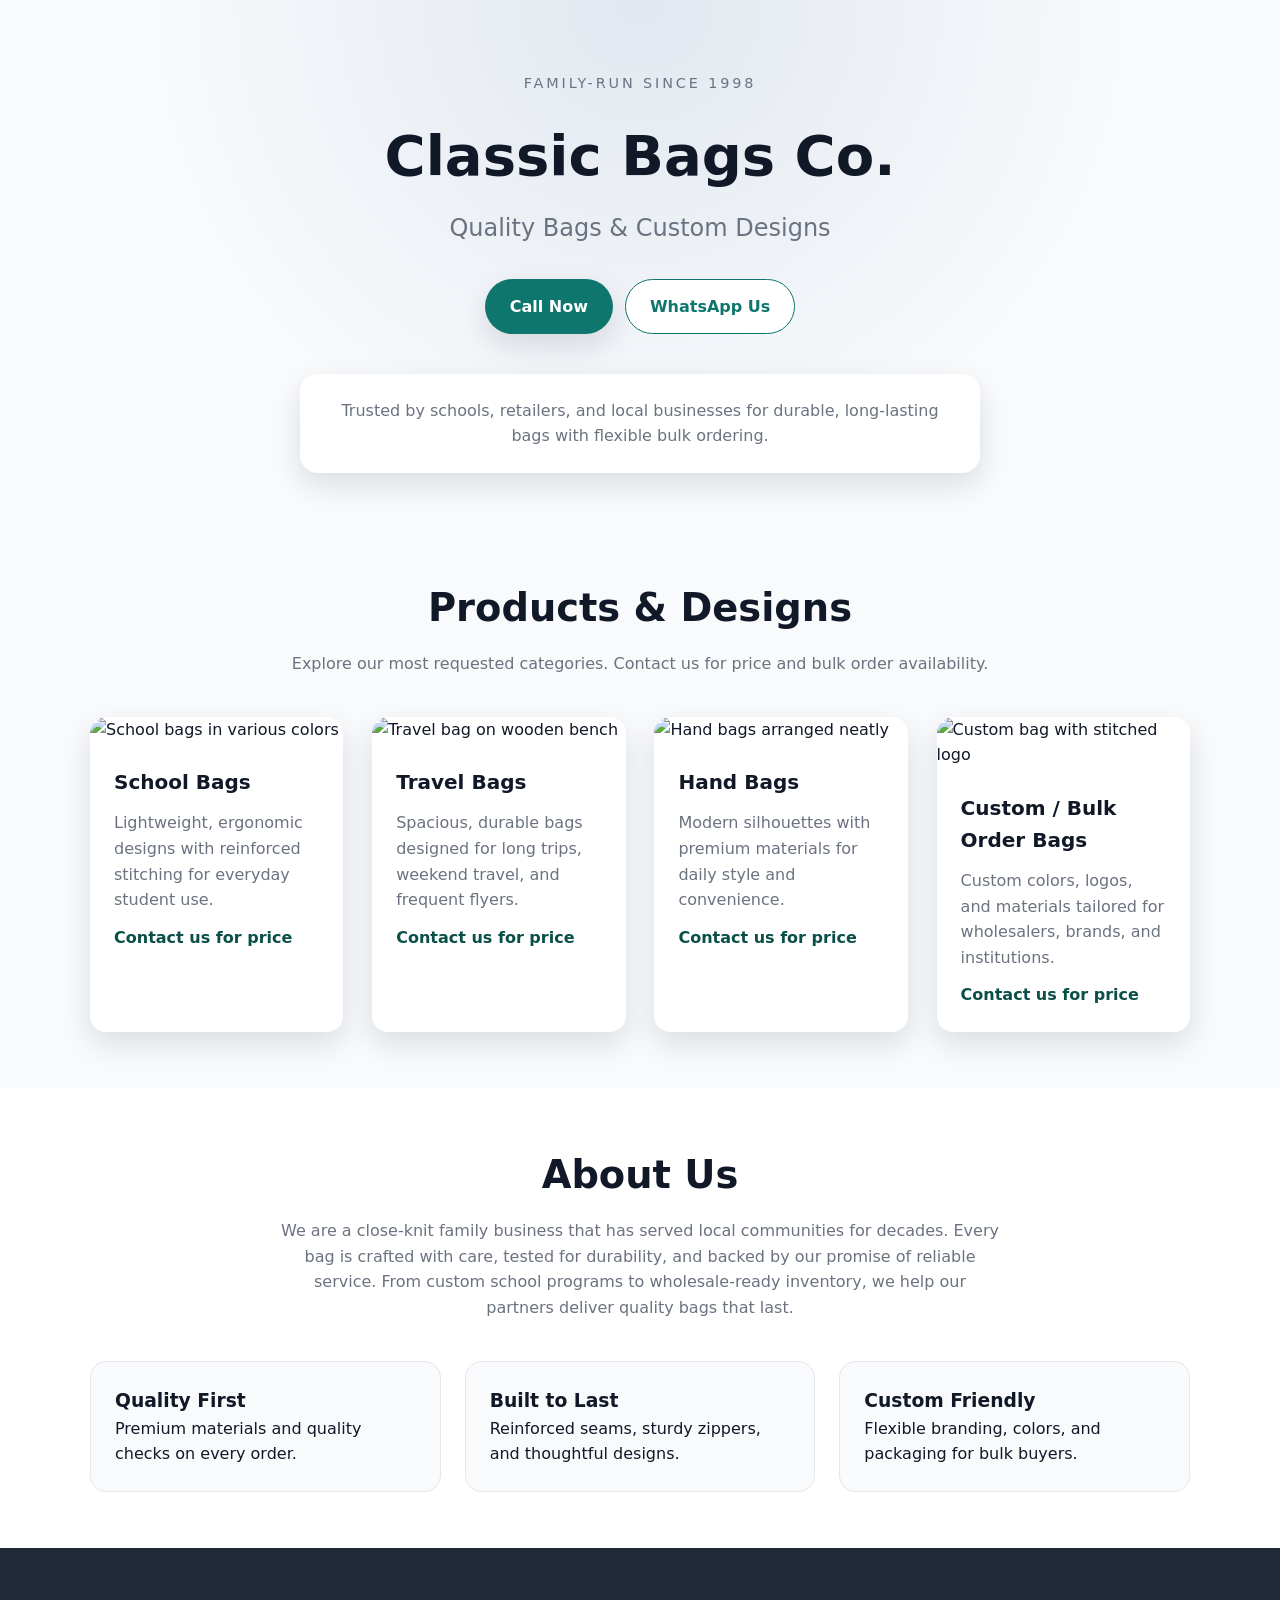
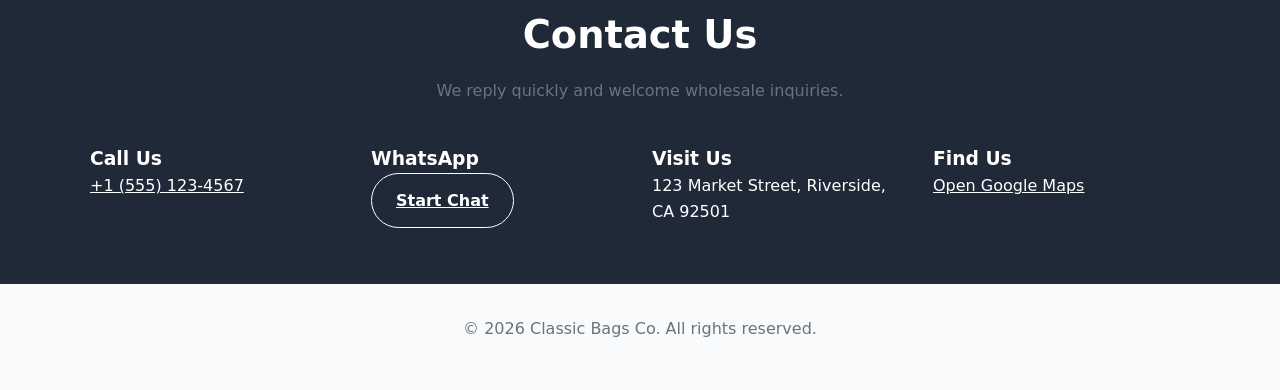
==== index.html @ 01e57aba "Add static portfolio landing page" ====
<!doctype html>
<html lang="en">
  <head>
    <meta charset="utf-8" />
    <meta name="viewport" content="width=device-width, initial-scale=1" />
    <meta
      name="description"
      content="Family-run bag business offering quality bags and custom designs for schools, travel, and wholesale orders."
    />
    <meta name="theme-color" content="#1f2937" />
    <title>Classic Bags Co. | Quality Bags & Custom Designs</title>
    <link rel="stylesheet" href="styles.css" />
  </head>
  <body>
    <header class="hero" id="top">
      <div class="container">
        <p class="eyebrow">Family-Run Since 1998</p>
        <h1>Classic Bags Co.</h1>
        <p class="tagline">Quality Bags &amp; Custom Designs</p>
        <div class="cta-group">
          <a class="btn primary" href="tel:+15551234567">Call Now</a>
          <a
            class="btn secondary"
            href="https://wa.me/15551234567"
            target="_blank"
            rel="noreferrer"
            >WhatsApp Us</a
          >
        </div>
        <div class="hero-card">
          <p>
            Trusted by schools, retailers, and local businesses for durable,
            long-lasting bags with flexible bulk ordering.
          </p>
        </div>
      </div>
    </header>

    <main>
      <section class="section" id="products">
        <div class="container">
          <div class="section-heading">
            <h2>Products &amp; Designs</h2>
            <p>
              Explore our most requested categories. Contact us for price and
              bulk order availability.
            </p>
          </div>

          <div class="grid">
            <article class="card">
              <img
                src="https://images.unsplash.com/photo-1521572163474-6864f9cf17ab?auto=format&fit=crop&w=800&q=60"
                alt="School bags in various colors"
                loading="lazy"
              />
              <div class="card-body">
                <h3>School Bags</h3>
                <p>
                  Lightweight, ergonomic designs with reinforced stitching for
                  everyday student use.
                </p>
                <span class="note">Contact us for price</span>
              </div>
            </article>

            <article class="card">
              <img
                src="https://images.unsplash.com/photo-1524504388940-b1c1722653e1?auto=format&fit=crop&w=800&q=60"
                alt="Travel bag on wooden bench"
                loading="lazy"
              />
              <div class="card-body">
                <h3>Travel Bags</h3>
                <p>
                  Spacious, durable bags designed for long trips, weekend travel,
                  and frequent flyers.
                </p>
                <span class="note">Contact us for price</span>
              </div>
            </article>

            <article class="card">
              <img
                src="https://images.unsplash.com/photo-1483985988355-763728e1935b?auto=format&fit=crop&w=800&q=60"
                alt="Hand bags arranged neatly"
                loading="lazy"
              />
              <div class="card-body">
                <h3>Hand Bags</h3>
                <p>
                  Modern silhouettes with premium materials for daily style and
                  convenience.
                </p>
                <span class="note">Contact us for price</span>
              </div>
            </article>

            <article class="card">
              <img
                src="https://images.unsplash.com/photo-1450297350677-623de575f31c?auto=format&fit=crop&w=800&q=60"
                alt="Custom bag with stitched logo"
                loading="lazy"
              />
              <div class="card-body">
                <h3>Custom / Bulk Order Bags</h3>
                <p>
                  Custom colors, logos, and materials tailored for wholesalers,
                  brands, and institutions.
                </p>
                <span class="note">Contact us for price</span>
              </div>
            </article>
          </div>
        </div>
      </section>

      <section class="section about" id="about">
        <div class="container">
          <div class="section-heading">
            <h2>About Us</h2>
            <p>
              We are a close-knit family business that has served local
              communities for decades. Every bag is crafted with care, tested
              for durability, and backed by our promise of reliable service.
              From custom school programs to wholesale-ready inventory, we help
              our partners deliver quality bags that last.
            </p>
          </div>
          <div class="highlights">
            <div>
              <h3>Quality First</h3>
              <p>Premium materials and quality checks on every order.</p>
            </div>
            <div>
              <h3>Built to Last</h3>
              <p>Reinforced seams, sturdy zippers, and thoughtful designs.</p>
            </div>
            <div>
              <h3>Custom Friendly</h3>
              <p>Flexible branding, colors, and packaging for bulk buyers.</p>
            </div>
          </div>
        </div>
      </section>

      <section class="section contact" id="contact">
        <div class="container">
          <div class="section-heading">
            <h2>Contact Us</h2>
            <p>We reply quickly and welcome wholesale inquiries.</p>
          </div>
          <div class="contact-grid">
            <div>
              <h3>Call Us</h3>
              <p>
                <a href="tel:+15551234567">+1 (555) 123-4567</a>
              </p>
            </div>
            <div>
              <h3>WhatsApp</h3>
              <p>
                <a
                  class="btn secondary"
                  href="https://wa.me/15551234567"
                  target="_blank"
                  rel="noreferrer"
                  >Start Chat</a
                >
              </p>
            </div>
            <div>
              <h3>Visit Us</h3>
              <p>123 Market Street, Riverside, CA 92501</p>
            </div>
            <div>
              <h3>Find Us</h3>
              <p>
                <a
                  href="https://maps.google.com/?q=123+Market+Street,+Riverside,+CA+92501"
                  target="_blank"
                  rel="noreferrer"
                  >Open Google Maps</a
                >
              </p>
            </div>
          </div>
        </div>
      </section>
    </main>

    <footer class="footer">
      <div class="container">
        <p>© <span id="year"></span> Classic Bags Co. All rights reserved.</p>
      </div>
    </footer>

    <script>
      // Minimal JS: keep the footer year current.
      document.getElementById("year").textContent = new Date().getFullYear();
    </script>
  </body>
</html>
---- styles.css ----
/*
  Classic Bags Co. - Single Page Portfolio
  Mobile-first, clean typography, and trust-building visuals.
*/

:root {
  --bg: #f8fafc;
  --card: #ffffff;
  --text: #111827;
  --muted: #6b7280;
  --accent: #1f2937;
  --accent-soft: #e5e7eb;
  --primary: #0f766e;
  --primary-dark: #0b4f49;
  --shadow: 0 12px 30px rgba(15, 23, 42, 0.12);
}

* {
  box-sizing: border-box;
  margin: 0;
  padding: 0;
}

body {
  font-family: "Inter", "Segoe UI", system-ui, sans-serif;
  color: var(--text);
  background: var(--bg);
  line-height: 1.6;
}

img {
  display: block;
  width: 100%;
  height: auto;
  border-radius: 16px 16px 0 0;
}

a {
  color: inherit;
  text-decoration: none;
}

.container {
  width: min(1100px, 92%);
  margin: 0 auto;
}

.hero {
  background: radial-gradient(circle at top, #e2e8f0 0%, #f8fafc 60%);
  padding: 4.5rem 0 3rem;
  text-align: center;
}

.eyebrow {
  font-size: 0.9rem;
  text-transform: uppercase;
  letter-spacing: 0.2em;
  color: var(--muted);
  margin-bottom: 1rem;
}

.hero h1 {
  font-size: clamp(2.4rem, 5vw, 3.5rem);
  font-weight: 700;
  margin-bottom: 0.5rem;
}

.tagline {
  font-size: clamp(1.1rem, 2.4vw, 1.5rem);
  color: var(--muted);
  margin-bottom: 2rem;
}

.cta-group {
  display: flex;
  flex-direction: column;
  gap: 0.75rem;
  justify-content: center;
  margin-bottom: 2.5rem;
}

.btn {
  display: inline-flex;
  align-items: center;
  justify-content: center;
  padding: 0.85rem 1.5rem;
  border-radius: 999px;
  font-weight: 600;
  transition: transform 0.2s ease, box-shadow 0.2s ease;
  border: 1px solid transparent;
}

.btn.primary {
  background: var(--primary);
  color: #fff;
  box-shadow: var(--shadow);
}

.btn.secondary {
  background: #fff;
  color: var(--primary);
  border-color: var(--primary);
}

.btn:hover {
  transform: translateY(-2px);
}

.hero-card {
  background: #fff;
  border-radius: 18px;
  padding: 1.5rem;
  box-shadow: var(--shadow);
  margin: 0 auto;
  max-width: 680px;
  color: var(--muted);
}

.section {
  padding: 3.5rem 0;
}

.section-heading {
  text-align: center;
  margin-bottom: 2.5rem;
}

.section-heading h2 {
  font-size: clamp(1.8rem, 3vw, 2.6rem);
  margin-bottom: 0.8rem;
}

.section-heading p {
  color: var(--muted);
  max-width: 720px;
  margin: 0 auto;
}

.grid {
  display: grid;
  gap: 1.8rem;
}

.card {
  background: var(--card);
  border-radius: 16px;
  overflow: hidden;
  box-shadow: var(--shadow);
  display: flex;
  flex-direction: column;
}

.card-body {
  padding: 1.5rem;
  display: flex;
  flex-direction: column;
  gap: 0.75rem;
}

.card-body h3 {
  font-size: 1.25rem;
}

.card-body p {
  color: var(--muted);
}

.note {
  font-weight: 600;
  color: var(--primary-dark);
}

.about {
  background: #fff;
}

.highlights {
  display: grid;
  gap: 1.5rem;
  margin-top: 2.5rem;
}

.highlights div {
  background: var(--bg);
  border-radius: 16px;
  padding: 1.5rem;
  border: 1px solid var(--accent-soft);
}

.contact {
  background: var(--accent);
  color: #fff;
}

.contact a {
  color: #fff;
  text-decoration: underline;
}

.contact .btn.secondary {
  color: #fff;
  border-color: #fff;
  background: transparent;
}

.contact-grid {
  display: grid;
  gap: 1.5rem;
  text-align: center;
}

.footer {
  padding: 2rem 0 3rem;
  text-align: center;
  color: var(--muted);
}

@media (min-width: 768px) {
  .cta-group {
    flex-direction: row;
  }

  .grid {
    grid-template-columns: repeat(2, 1fr);
  }

  .highlights {
    grid-template-columns: repeat(3, 1fr);
  }

  .contact-grid {
    grid-template-columns: repeat(4, 1fr);
    text-align: left;
  }
}

@media (min-width: 1024px) {
  .grid {
    grid-template-columns: repeat(4, 1fr);
  }
}
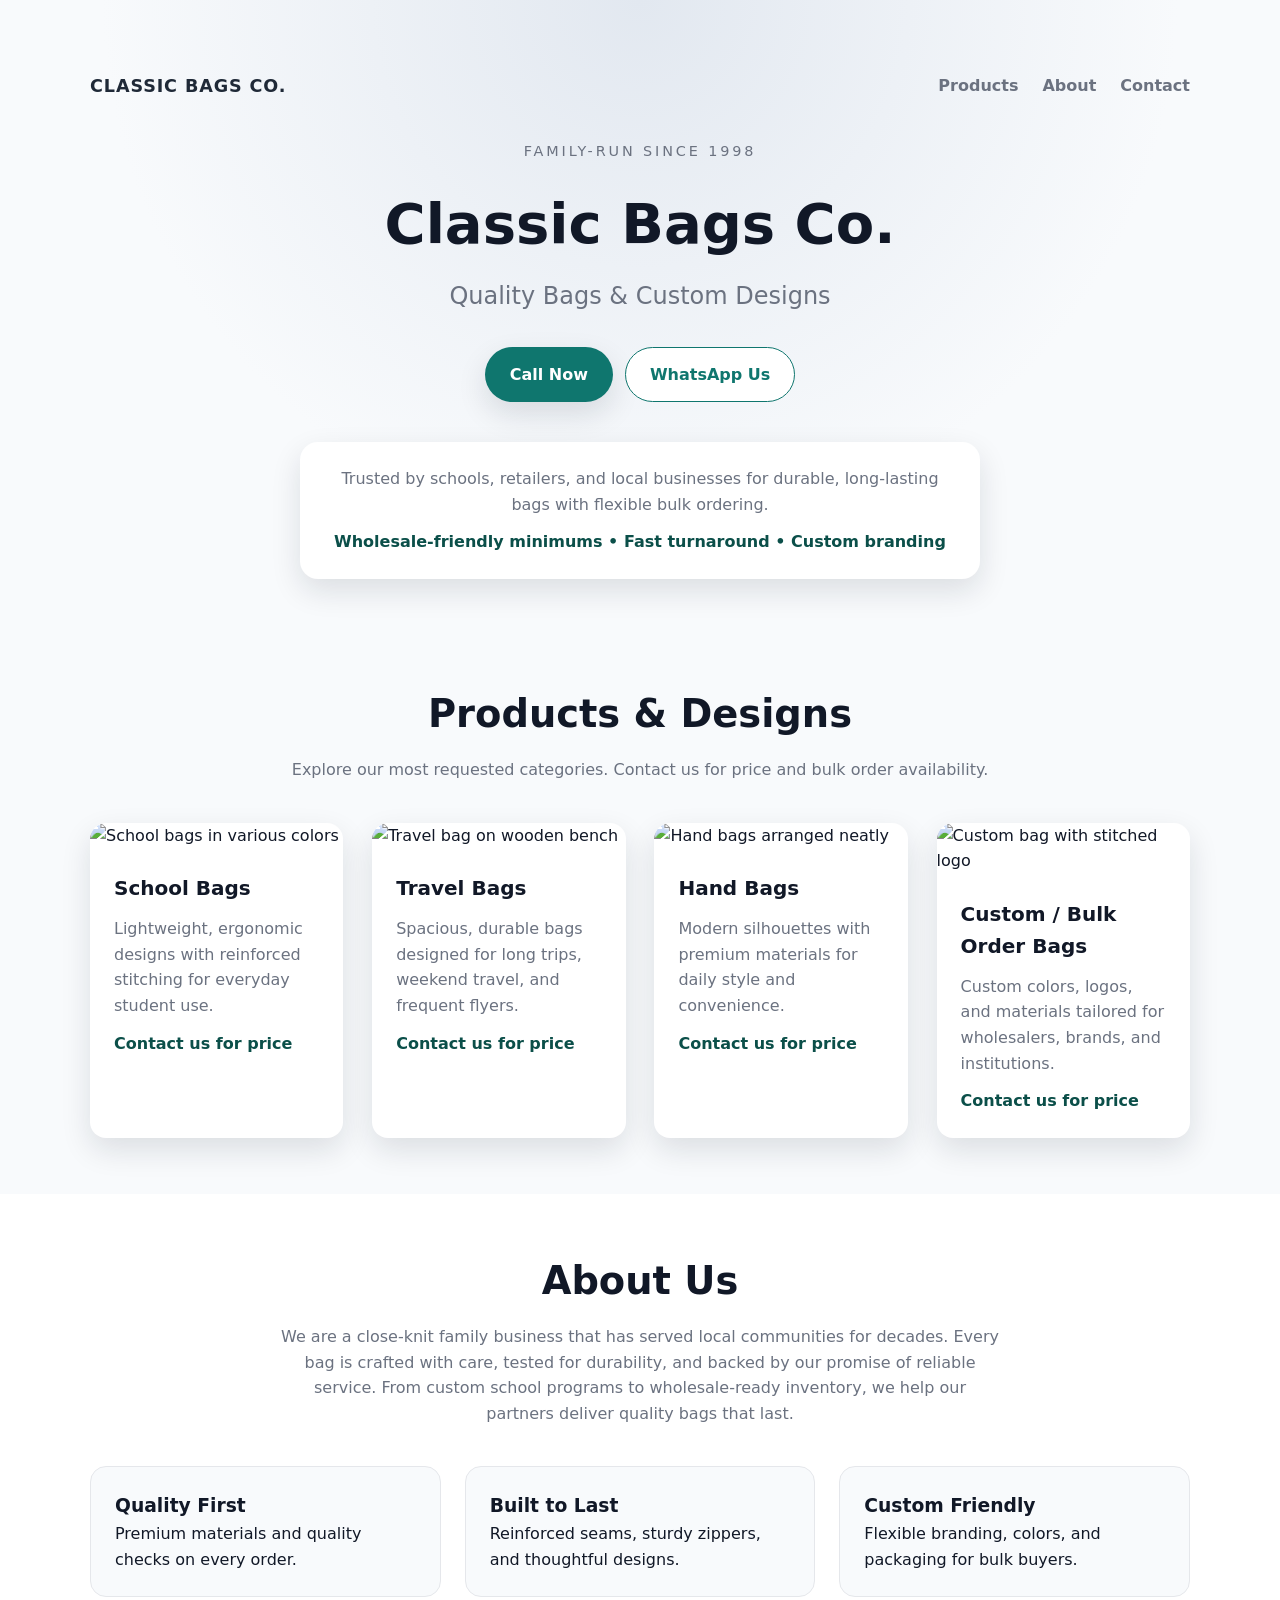
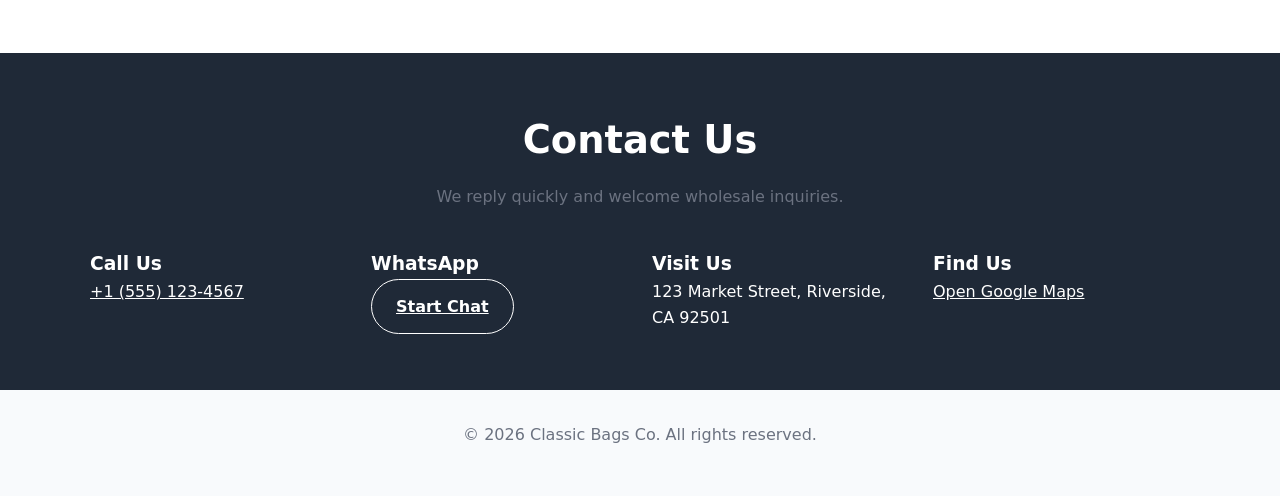
==== commit 835d4106: "Enhance layout and add deploy guide" ====
--- a/index.html
+++ b/index.html
@@ -8,12 +8,24 @@
       content="Family-run bag business offering quality bags and custom designs for schools, travel, and wholesale orders."
     />
     <meta name="theme-color" content="#1f2937" />
+    <meta
+      name="keywords"
+      content="bags, custom bags, school bags, travel bags, wholesale bags, family business"
+    />
     <title>Classic Bags Co. | Quality Bags & Custom Designs</title>
     <link rel="stylesheet" href="styles.css" />
   </head>
   <body>
     <header class="hero" id="top">
       <div class="container">
+        <nav class="nav" aria-label="Primary">
+          <a class="logo" href="#top">Classic Bags Co.</a>
+          <div class="nav-links">
+            <a href="#products">Products</a>
+            <a href="#about">About</a>
+            <a href="#contact">Contact</a>
+          </div>
+        </nav>
         <p class="eyebrow">Family-Run Since 1998</p>
         <h1>Classic Bags Co.</h1>
         <p class="tagline">Quality Bags &amp; Custom Designs</p>
@@ -32,6 +44,9 @@
             Trusted by schools, retailers, and local businesses for durable,
             long-lasting bags with flexible bulk ordering.
           </p>
+          <p class="hero-note">
+            Wholesale-friendly minimums • Fast turnaround • Custom branding
+          </p>
         </div>
       </div>
     </header>
--- a/styles.css
+++ b/styles.css
@@ -51,6 +51,30 @@
   text-align: center;
 }
 
+.nav {
+  display: flex;
+  flex-direction: column;
+  gap: 1rem;
+  align-items: center;
+  justify-content: space-between;
+  margin-bottom: 2.5rem;
+}
+
+.logo {
+  font-size: 1.1rem;
+  font-weight: 700;
+  color: var(--accent);
+  letter-spacing: 0.05em;
+  text-transform: uppercase;
+}
+
+.nav-links {
+  display: flex;
+  gap: 1.5rem;
+  font-weight: 600;
+  color: var(--muted);
+}
+
 .eyebrow {
   font-size: 0.9rem;
   text-transform: uppercase;
@@ -116,6 +140,12 @@
   color: var(--muted);
 }
 
+.hero-note {
+  margin-top: 0.75rem;
+  font-weight: 600;
+  color: var(--primary-dark);
+}
+
 .section {
   padding: 3.5rem 0;
 }
@@ -216,6 +246,10 @@
 }
 
 @media (min-width: 768px) {
+  .nav {
+    flex-direction: row;
+  }
+
   .cta-group {
     flex-direction: row;
   }
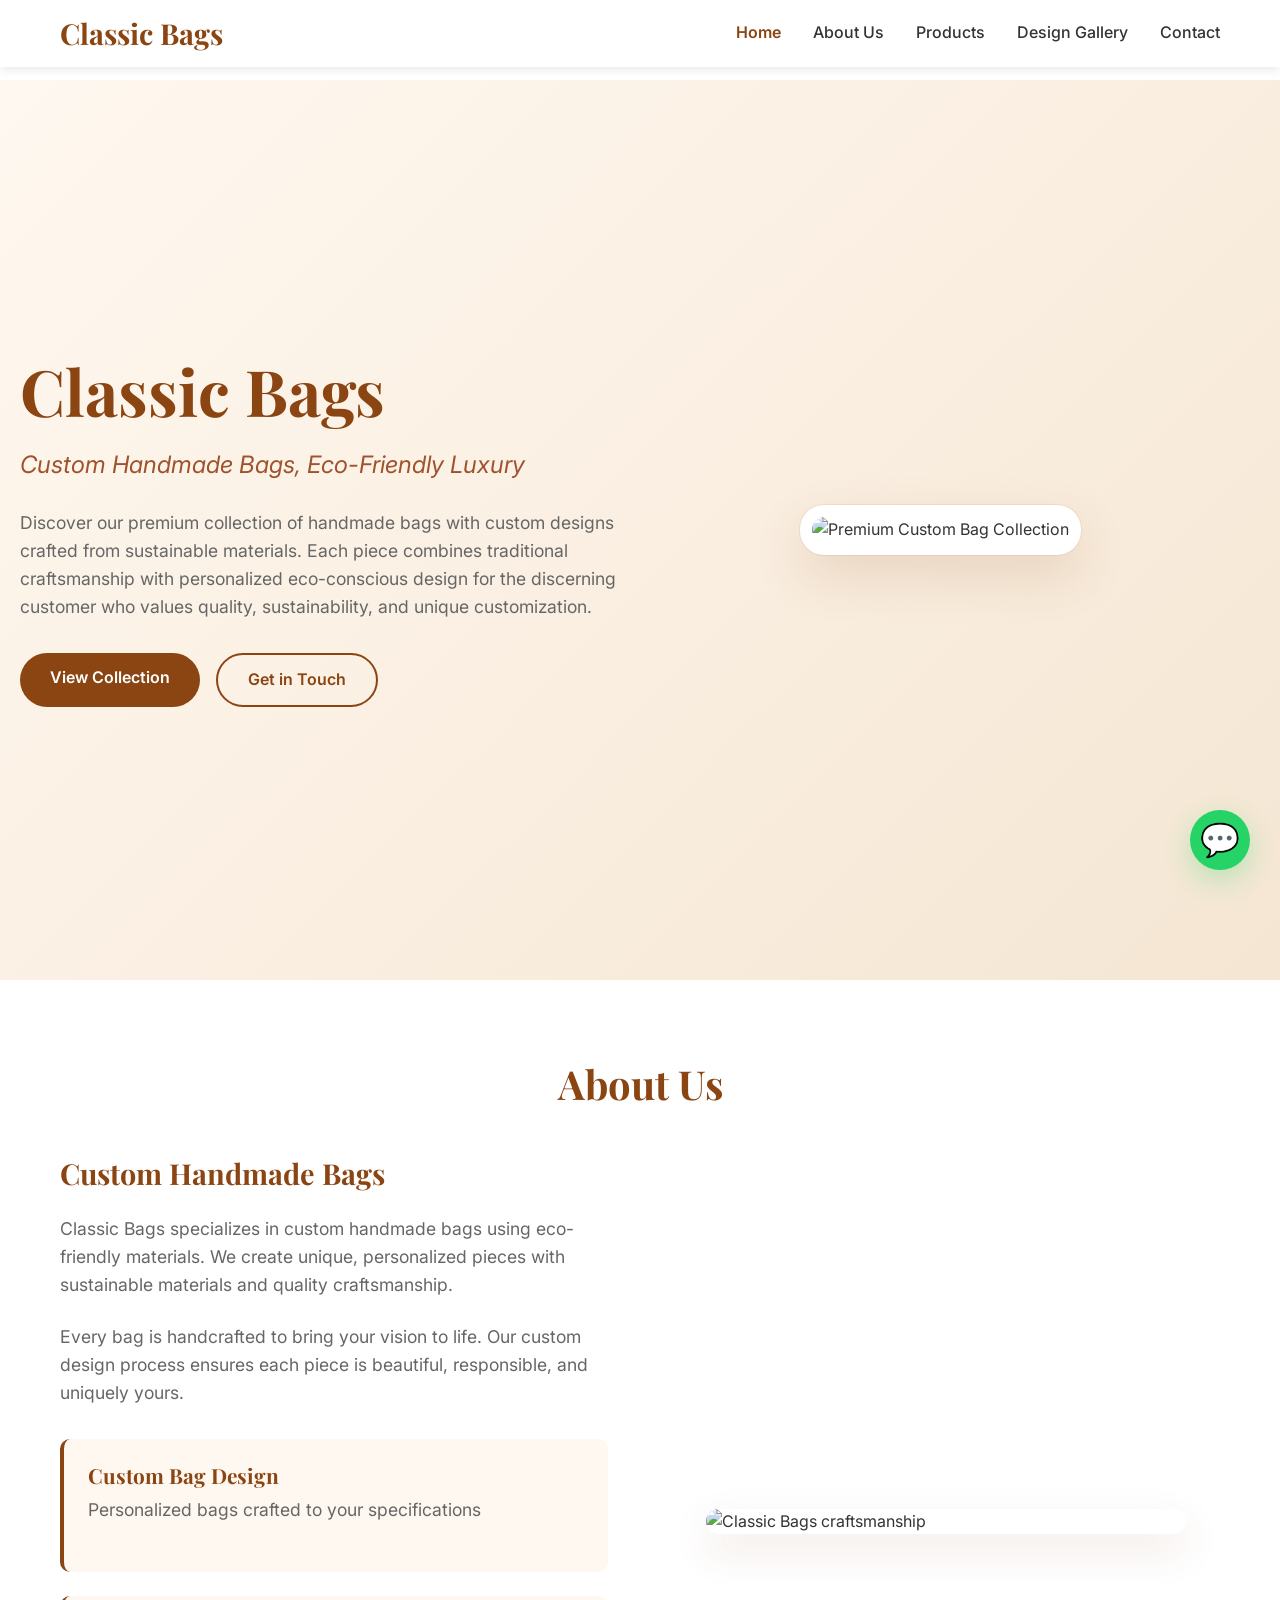
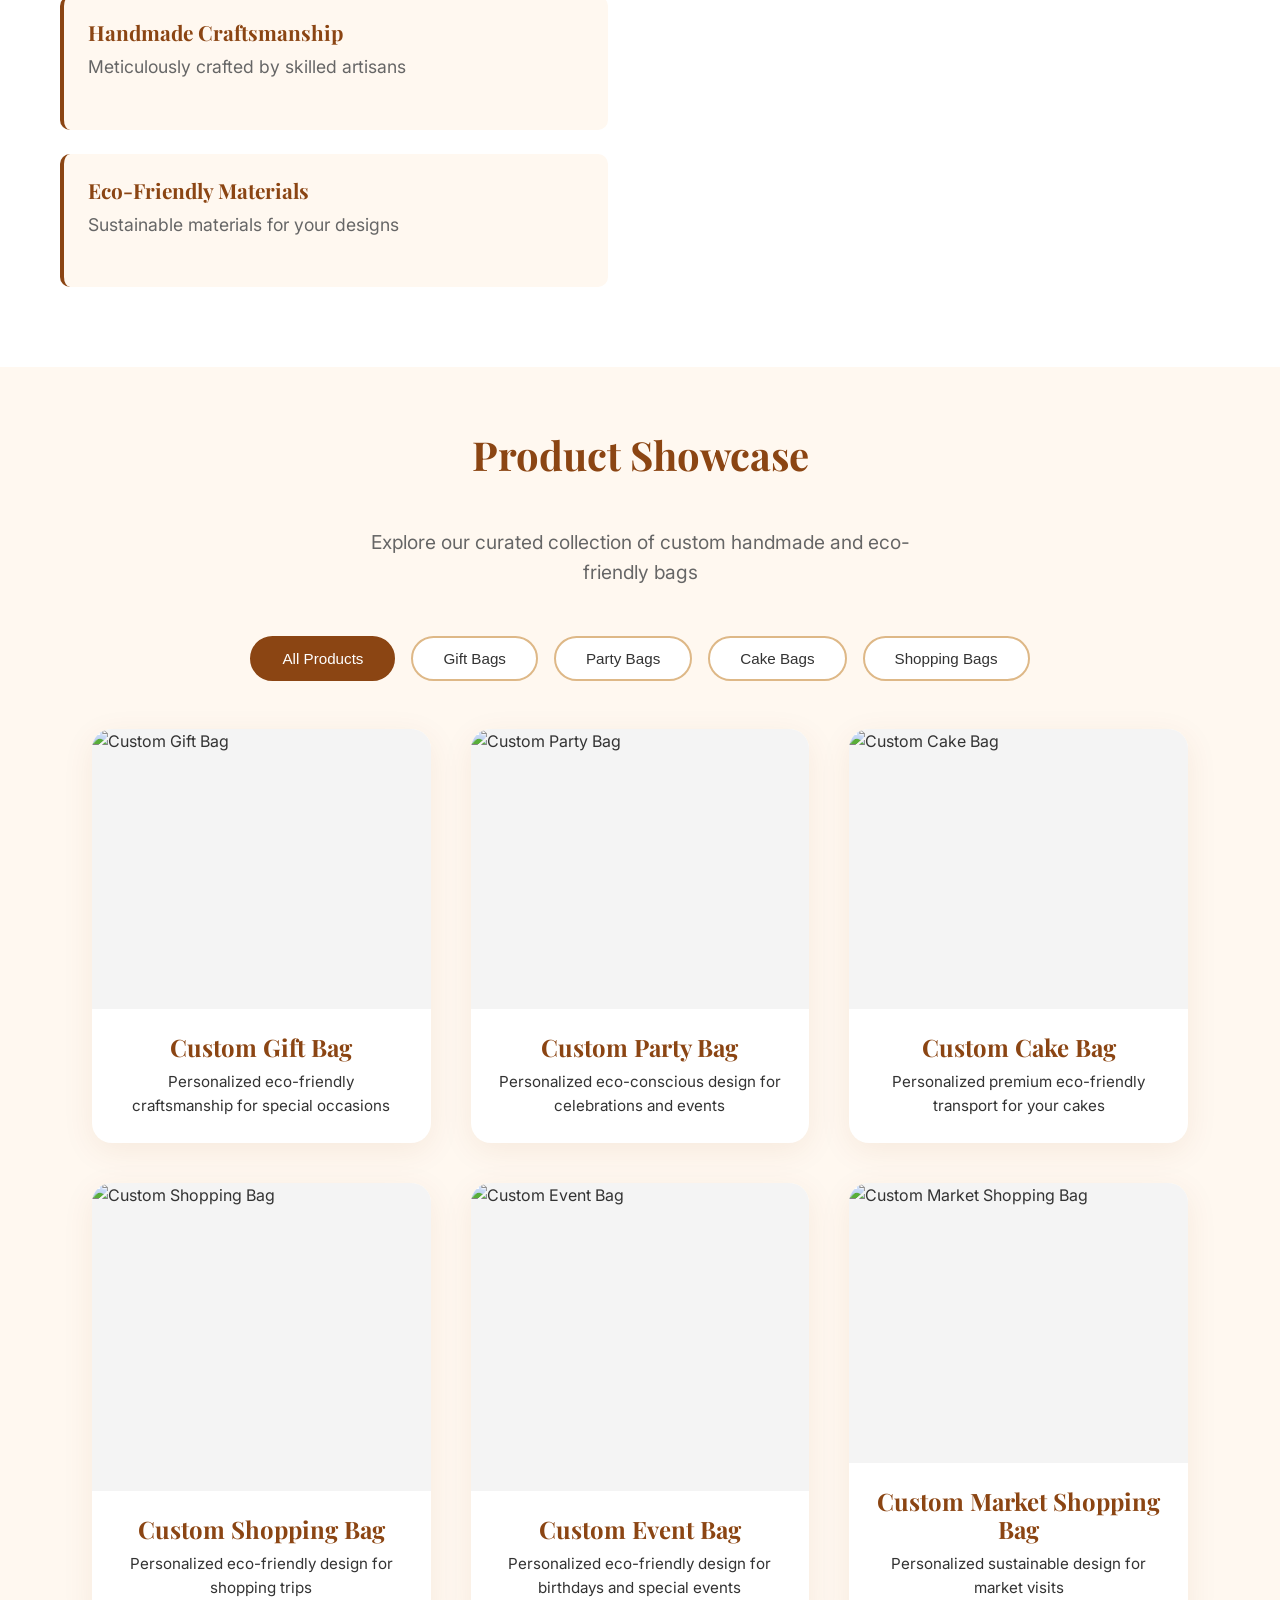
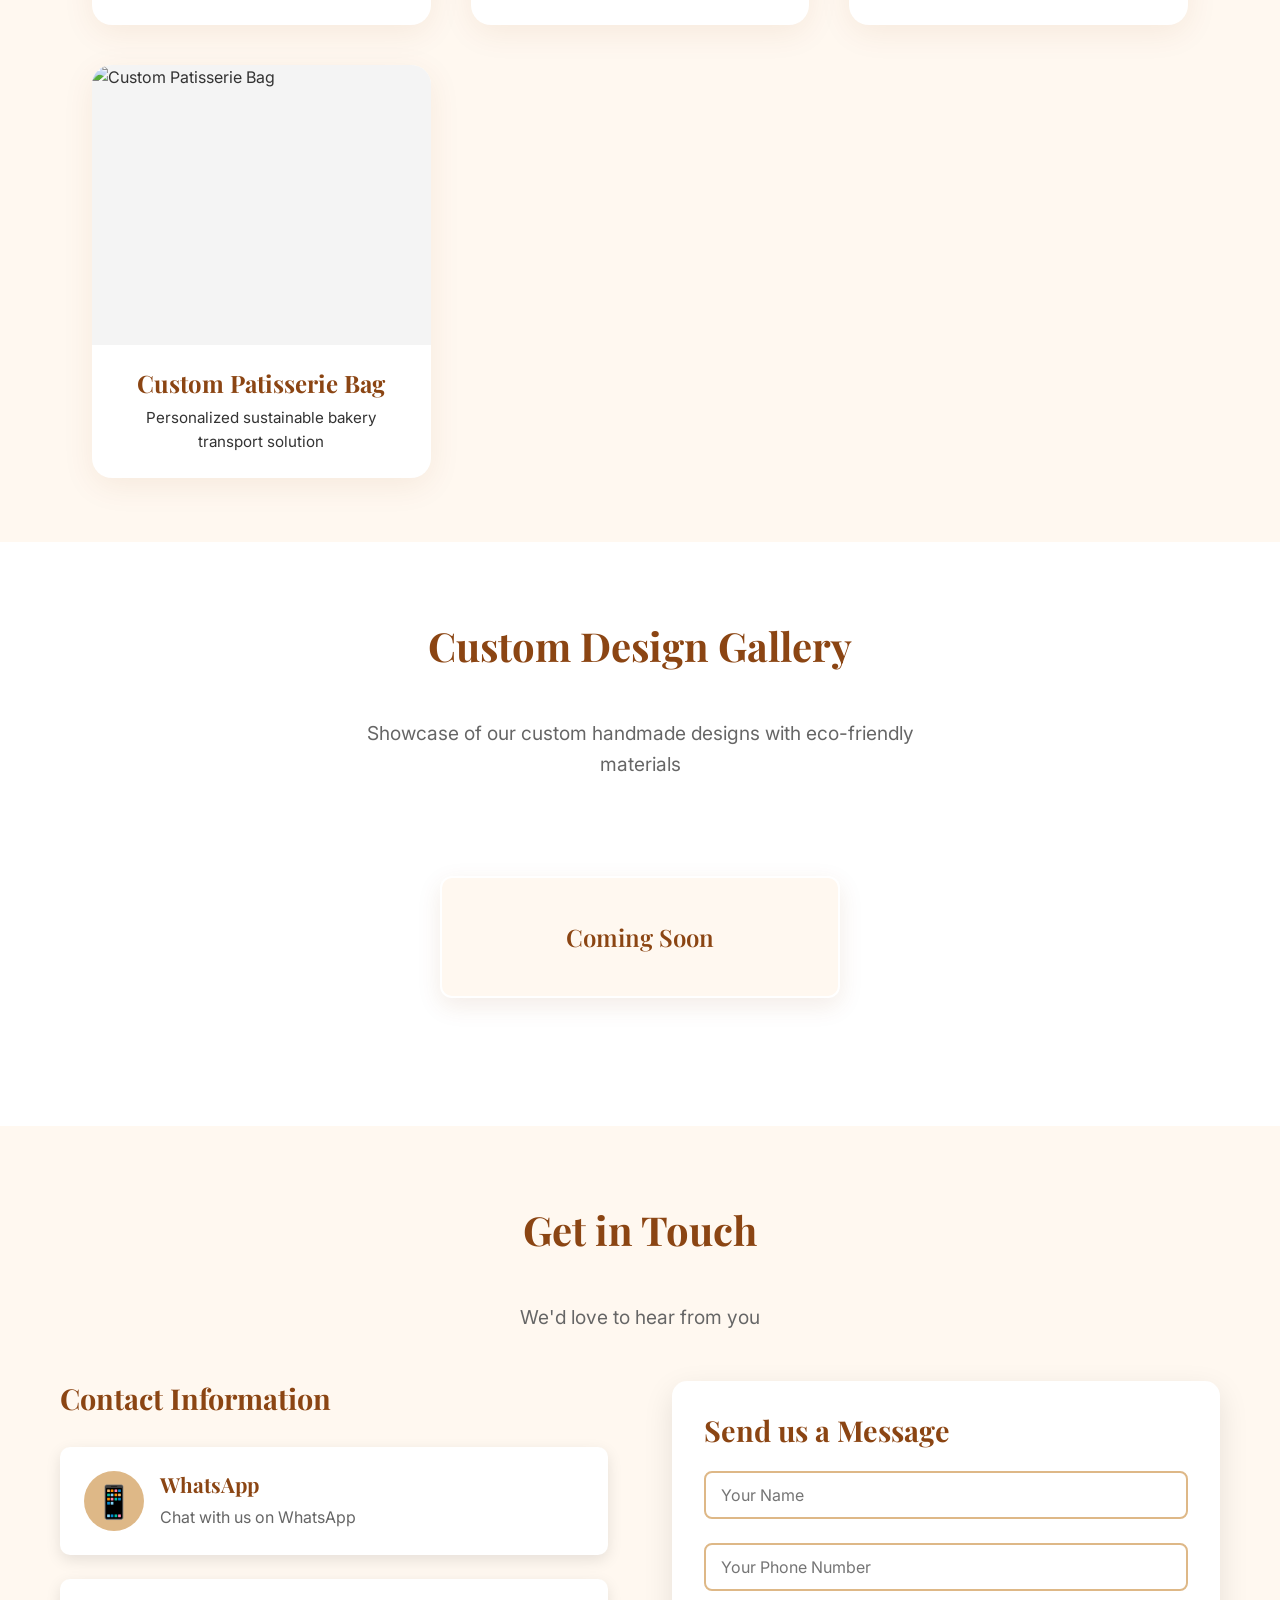
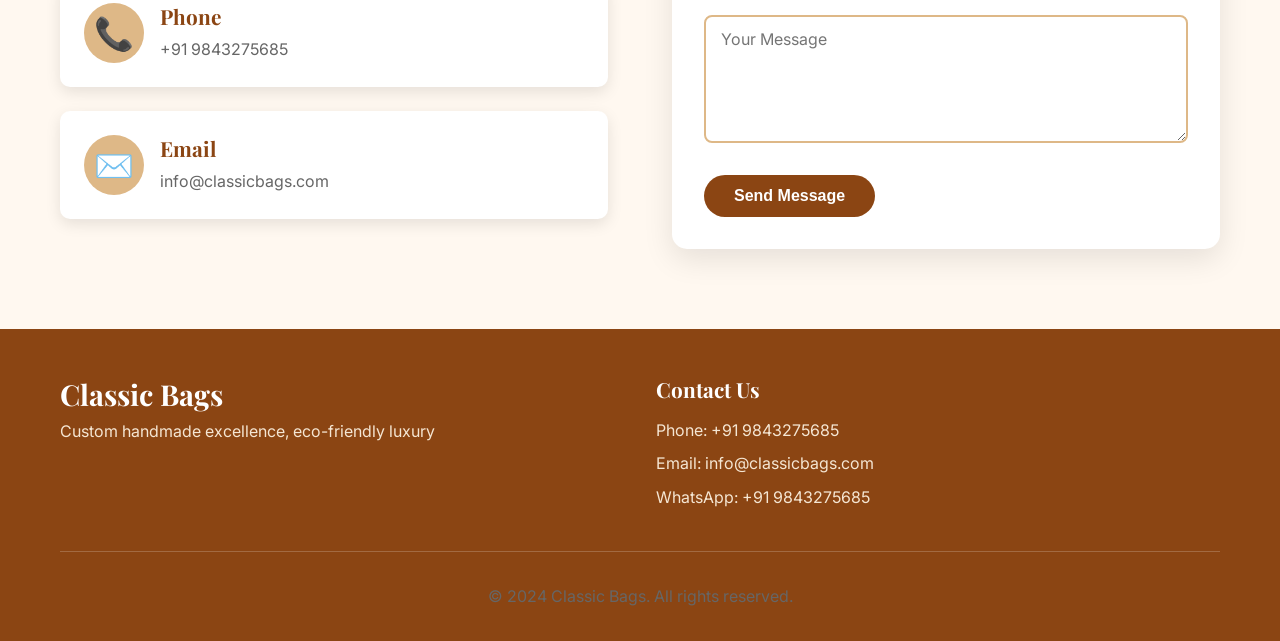
==== commit 9a863f60: "Add files via upload" ====
--- a/index.html
+++ b/index.html
@@ -1,218 +1,285 @@
-<!doctype html>
+<!DOCTYPE html>
 <html lang="en">
-  <head>
-    <meta charset="utf-8" />
-    <meta name="viewport" content="width=device-width, initial-scale=1" />
-    <meta
-      name="description"
-      content="Family-run bag business offering quality bags and custom designs for schools, travel, and wholesale orders."
-    />
-    <meta name="theme-color" content="#1f2937" />
-    <meta
-      name="keywords"
-      content="bags, custom bags, school bags, travel bags, wholesale bags, family business"
-    />
-    <title>Classic Bags Co. | Quality Bags & Custom Designs</title>
-    <link rel="stylesheet" href="styles.css" />
-  </head>
-  <body>
-    <header class="hero" id="top">
-      <div class="container">
-        <nav class="nav" aria-label="Primary">
-          <a class="logo" href="#top">Classic Bags Co.</a>
-          <div class="nav-links">
-            <a href="#products">Products</a>
-            <a href="#about">About</a>
-            <a href="#contact">Contact</a>
-          </div>
-        </nav>
-        <p class="eyebrow">Family-Run Since 1998</p>
-        <h1>Classic Bags Co.</h1>
-        <p class="tagline">Quality Bags &amp; Custom Designs</p>
-        <div class="cta-group">
-          <a class="btn primary" href="tel:+15551234567">Call Now</a>
-          <a
-            class="btn secondary"
-            href="https://wa.me/15551234567"
-            target="_blank"
-            rel="noreferrer"
-            >WhatsApp Us</a
-          >
-        </div>
-        <div class="hero-card">
-          <p>
-            Trusted by schools, retailers, and local businesses for durable,
-            long-lasting bags with flexible bulk ordering.
-          </p>
-          <p class="hero-note">
-            Wholesale-friendly minimums • Fast turnaround • Custom branding
-          </p>
-        </div>
-      </div>
-    </header>
-
-    <main>
-      <section class="section" id="products">
-        <div class="container">
-          <div class="section-heading">
-            <h2>Products &amp; Designs</h2>
-            <p>
-              Explore our most requested categories. Contact us for price and
-              bulk order availability.
-            </p>
-          </div>
-
-          <div class="grid">
-            <article class="card">
-              <img
-                src="https://images.unsplash.com/photo-1521572163474-6864f9cf17ab?auto=format&fit=crop&w=800&q=60"
-                alt="School bags in various colors"
-                loading="lazy"
-              />
-              <div class="card-body">
-                <h3>School Bags</h3>
-                <p>
-                  Lightweight, ergonomic designs with reinforced stitching for
-                  everyday student use.
-                </p>
-                <span class="note">Contact us for price</span>
-              </div>
-            </article>
-
-            <article class="card">
-              <img
-                src="https://images.unsplash.com/photo-1524504388940-b1c1722653e1?auto=format&fit=crop&w=800&q=60"
-                alt="Travel bag on wooden bench"
-                loading="lazy"
-              />
-              <div class="card-body">
-                <h3>Travel Bags</h3>
-                <p>
-                  Spacious, durable bags designed for long trips, weekend travel,
-                  and frequent flyers.
-                </p>
-                <span class="note">Contact us for price</span>
-              </div>
-            </article>
-
-            <article class="card">
-              <img
-                src="https://images.unsplash.com/photo-1483985988355-763728e1935b?auto=format&fit=crop&w=800&q=60"
-                alt="Hand bags arranged neatly"
-                loading="lazy"
-              />
-              <div class="card-body">
-                <h3>Hand Bags</h3>
-                <p>
-                  Modern silhouettes with premium materials for daily style and
-                  convenience.
-                </p>
-                <span class="note">Contact us for price</span>
-              </div>
-            </article>
-
-            <article class="card">
-              <img
-                src="https://images.unsplash.com/photo-1450297350677-623de575f31c?auto=format&fit=crop&w=800&q=60"
-                alt="Custom bag with stitched logo"
-                loading="lazy"
-              />
-              <div class="card-body">
-                <h3>Custom / Bulk Order Bags</h3>
-                <p>
-                  Custom colors, logos, and materials tailored for wholesalers,
-                  brands, and institutions.
-                </p>
-                <span class="note">Contact us for price</span>
-              </div>
-            </article>
-          </div>
-        </div>
-      </section>
-
-      <section class="section about" id="about">
-        <div class="container">
-          <div class="section-heading">
-            <h2>About Us</h2>
-            <p>
-              We are a close-knit family business that has served local
-              communities for decades. Every bag is crafted with care, tested
-              for durability, and backed by our promise of reliable service.
-              From custom school programs to wholesale-ready inventory, we help
-              our partners deliver quality bags that last.
-            </p>
-          </div>
-          <div class="highlights">
-            <div>
-              <h3>Quality First</h3>
-              <p>Premium materials and quality checks on every order.</p>
-            </div>
-            <div>
-              <h3>Built to Last</h3>
-              <p>Reinforced seams, sturdy zippers, and thoughtful designs.</p>
-            </div>
-            <div>
-              <h3>Custom Friendly</h3>
-              <p>Flexible branding, colors, and packaging for bulk buyers.</p>
-            </div>
-          </div>
-        </div>
-      </section>
-
-      <section class="section contact" id="contact">
-        <div class="container">
-          <div class="section-heading">
-            <h2>Contact Us</h2>
-            <p>We reply quickly and welcome wholesale inquiries.</p>
-          </div>
-          <div class="contact-grid">
-            <div>
-              <h3>Call Us</h3>
-              <p>
-                <a href="tel:+15551234567">+1 (555) 123-4567</a>
-              </p>
-            </div>
-            <div>
-              <h3>WhatsApp</h3>
-              <p>
-                <a
-                  class="btn secondary"
-                  href="https://wa.me/15551234567"
-                  target="_blank"
-                  rel="noreferrer"
-                  >Start Chat</a
-                >
-              </p>
-            </div>
-            <div>
-              <h3>Visit Us</h3>
-              <p>123 Market Street, Riverside, CA 92501</p>
-            </div>
-            <div>
-              <h3>Find Us</h3>
-              <p>
-                <a
-                  href="https://maps.google.com/?q=123+Market+Street,+Riverside,+CA+92501"
-                  target="_blank"
-                  rel="noreferrer"
-                  >Open Google Maps</a
-                >
-              </p>
-            </div>
-          </div>
-        </div>
-      </section>
-    </main>
-
+<head>
+    <meta charset="UTF-8">
+    <meta name="viewport" content="width=device-width, initial-scale=1.0">
+    <title>Classic Bags - Premium Handbags & Accessories</title>
+    <meta name="description" content="Discover our collection of premium handmade bags with custom designs and eco-friendly materials. Family-owned business specializing in customized bags and quality craftsmanship.">
+    <link rel="stylesheet" href="styles.css">
+    <link rel="preconnect" href="https://fonts.googleapis.com">
+    <link rel="preconnect" href="https://fonts.gstatic.com" crossorigin>
+    <link href="https://fonts.googleapis.com/css2?family=Playfair+Display:wght@400;700&family=Inter:wght@300;400;500;600&display=swap" rel="stylesheet">
+</head>
+<body>
+    <!-- Navigation -->
+    <nav class="navbar">
+        <div class="nav-container">
+            <div class="nav-logo">
+                <h2>Classic Bags</h2>
+            </div>
+            <ul class="nav-menu">
+                <li class="nav-item">
+                    <a href="#home" class="nav-link">Home</a>
+                </li>
+                <li class="nav-item">
+                    <a href="#about" class="nav-link">About Us</a>
+                </li>
+                <li class="nav-item">
+                    <a href="#products" class="nav-link">Products</a>
+                </li>
+                <li class="nav-item">
+                    <a href="#designs" class="nav-link">Design Gallery</a>
+                </li>
+                <li class="nav-item">
+                    <a href="#contact" class="nav-link">Contact</a>
+                </li>
+            </ul>
+            <div class="hamburger">
+                <span class="bar"></span>
+                <span class="bar"></span>
+                <span class="bar"></span>
+            </div>
+        </div>
+    </nav>
+
+    <!-- Hero Section -->
+    <section id="home" class="hero">
+        <div class="hero-content">
+            <h1 class="hero-title">Classic Bags</h1>
+            <p class="hero-subtitle">Custom Handmade Bags, Eco-Friendly Luxury</p>
+            <p class="hero-description">Discover our premium collection of handmade bags with custom designs crafted from sustainable materials. Each piece combines traditional craftsmanship with personalized eco-conscious design for the discerning customer who values quality, sustainability, and unique customization.</p>
+            <div class="hero-buttons">
+                <a href="#products" class="btn btn-primary">View Collection</a>
+                <a href="#contact" class="btn btn-secondary">Get in Touch</a>
+            </div>
+        </div>
+        <div class="hero-image">
+            <div class="hero-image-frame">
+                <img src="images/image13.png" alt="Premium Custom Bag Collection" class="hero-img" loading="eager">
+            </div>
+        </div>
+    </section>
+
+    <!-- About Us Section -->
+    <section id="about" class="about">
+        <div class="container">
+            <h2 class="section-title">About Us</h2>
+            <div class="about-content">
+                <div class="about-text">
+                    <h3>Custom Handmade Bags</h3>
+                    <p>Classic Bags specializes in custom handmade bags using eco-friendly materials. We create unique, personalized pieces with sustainable materials and quality craftsmanship.</p>
+                    <p>Every bag is handcrafted to bring your vision to life. Our custom design process ensures each piece is beautiful, responsible, and uniquely yours.</p>
+                    <div class="about-features">
+                        <div class="feature">
+                            <h4>Custom Bag Design</h4>
+                            <p>Personalized bags crafted to your specifications</p>
+                        </div>
+                        <div class="feature">
+                            <h4>Handmade Craftsmanship</h4>
+                            <p>Meticulously crafted by skilled artisans</p>
+                        </div>
+                        <div class="feature">
+                            <h4>Eco-Friendly Materials</h4>
+                            <p>Sustainable materials for your designs</p>
+                        </div>
+                    </div>
+                </div>
+                <div class="about-image">
+                    <img src="images/image14.png" alt="Classic Bags craftsmanship" class="about-img">
+                </div>
+            </div>
+        </div>
+    </section>
+
+    <!-- Products Section -->
+    <section id="products" class="products">
+        <div class="container">
+            <h2 class="section-title">Product Showcase</h2>
+            <p class="section-subtitle">Explore our curated collection of custom handmade and eco-friendly bags</p>
+            
+            <div class="product-categories">
+                <div class="category-tabs">
+                    <button class="tab-btn active" data-category="all">All Products</button>
+                    <button class="tab-btn" data-category="gift">Gift Bags</button>
+                    <button class="tab-btn" data-category="party">Party Bags</button>
+                    <button class="tab-btn" data-category="cake">Cake Bags</button>
+                    <button class="tab-btn" data-category="shopping">Shopping Bags</button>
+                </div>
+            </div>
+
+            <div class="product-grid">
+                <div class="product-item" data-category="gift">
+                    <div class="product-image">
+                        <img src="images/image1.jpeg" alt="Custom Gift Bag" class="product-img">
+                    </div>
+                    <div class="product-info">
+                        <h3>Custom Gift Bag</h3>
+                        <p>Personalized eco-friendly craftsmanship for special occasions</p>
+                    </div>
+                </div>
+                
+                <div class="product-item" data-category="party">
+                    <div class="product-image">
+                        <img src="images/image10.png" alt="Custom Party Bag" class="product-img">
+                    </div>
+                    <div class="product-info">
+                        <h3>Custom Party Bag</h3>
+                        <p>Personalized eco-conscious design for celebrations and events</p>
+                    </div>
+                </div>
+                
+                <div class="product-item" data-category="cake">
+                    <div class="product-image">
+                        <img src="images/image6.png" alt="Custom Cake Bag" class="product-img">
+                    </div>
+                    <div class="product-info">
+                        <h3>Custom Cake Bag</h3>
+                        <p>Personalized premium eco-friendly transport for your cakes</p>
+                    </div>
+                </div>
+                
+                <div class="product-item" data-category="shopping">
+                    <div class="product-image">
+                        <img src="images/iamge9.png" alt="Custom Shopping Bag" class="product-img">
+                    </div>
+                    <div class="product-info">
+                        <h3>Custom Shopping Bag</h3>
+                        <p>Personalized eco-friendly design for shopping trips</p>
+                    </div>
+                </div>
+                
+                <div class="product-item" data-category="party">
+                    <div class="product-image">
+                        <img src="images/image11.png" alt="Custom Event Bag" class="product-img">
+                    </div>
+                    <div class="product-info">
+                        <h3>Custom Event Bag</h3>
+                        <p>Personalized eco-friendly design for birthdays and special events</p>
+                    </div>
+                </div>
+                
+                <div class="product-item" data-category="shopping">
+                    <div class="product-image">
+                        <img src="images/image7.png" alt="Custom Market Shopping Bag" class="product-img">
+                    </div>
+                    <div class="product-info">
+                        <h3>Custom Market Shopping Bag</h3>
+                        <p>Personalized sustainable design for market visits</p>
+                    </div>
+                </div>
+                
+                <div class="product-item" data-category="cake">
+                    <div class="product-image">
+                        <img src="images/image12.png" alt="Custom Patisserie Bag" class="product-img">
+                    </div>
+                    <div class="product-info">
+                        <h3>Custom Patisserie Bag</h3>
+                        <p>Personalized sustainable bakery transport solution</p>
+                    </div>
+                </div>
+            </div>
+        </div>
+    </section>
+
+    <!-- Design Gallery Section -->
+    <section id="designs" class="designs">
+        <div class="container">
+            <h2 class="section-title">Custom Design Gallery</h2>
+            <p class="section-subtitle">Showcase of our custom handmade designs with eco-friendly materials</p>
+            
+            <div class="design-coming-soon-wrap">
+                <table class="design-coming-soon-table">
+                    <tbody>
+                        <tr>
+                            <td>Coming Soon</td>
+                        </tr>
+                    </tbody>
+                </table>
+            </div>
+        </div>
+    </section>
+
+    <!-- Contact Section -->
+    <section id="contact" class="contact">
+        <div class="container">
+            <h2 class="section-title">Get in Touch</h2>
+            <p class="section-subtitle">We'd love to hear from you</p>
+            
+            <div class="contact-content">
+                <div class="contact-info">
+                    <h3>Contact Information</h3>
+                    <div class="contact-methods">
+                        <div class="contact-method">
+                            <div class="contact-icon">📱</div>
+                            <div class="contact-details">
+                                <h4>WhatsApp</h4>
+                                <a href="https://wa.me/919843275685?text=Hi%2C%20I'm%20interested%20in%20paper%20bags.%20Paper%20bag%20enquiry." class="contact-link" target="_blank">Chat with us on WhatsApp</a>
+                            </div>
+                        </div>
+                        
+                        <div class="contact-method">
+                            <div class="contact-icon">📞</div>
+                            <div class="contact-details">
+                                <h4>Phone</h4>
+                                <a href="tel:+919843275685" class="contact-link">+91 9843275685</a>
+                            </div>
+                        </div>
+                        
+                        <div class="contact-method">
+                            <div class="contact-icon">✉️</div>
+                            <div class="contact-details">
+                                <h4>Email</h4>
+                                <a href="mailto:info@classicbags.com" class="contact-link">info@classicbags.com</a>
+                            </div>
+                        </div>
+                    </div>
+                </div>
+                
+                <div class="contact-form">
+                    <h3>Send us a Message</h3>
+                    <form id="contactForm">
+                        <div class="form-group">
+                            <input type="text" id="name" name="name" placeholder="Your Name" required>
+                        </div>
+                        <div class="form-group">
+                            <input type="tel" id="phone" name="phone" placeholder="Your Phone Number" required>
+                        </div>
+                        <div class="form-group">
+                            <textarea id="message" name="message" placeholder="Your Message" rows="5" required></textarea>
+                        </div>
+                        <button type="submit" class="btn btn-primary">Send Message</button>
+                    </form>
+                </div>
+            </div>
+        </div>
+    </section>
+
+    <!-- Footer -->
     <footer class="footer">
-      <div class="container">
-        <p>© <span id="year"></span> Classic Bags Co. All rights reserved.</p>
-      </div>
+        <div class="container">
+            <div class="footer-content">
+                <div class="footer-brand">
+                    <h3>Classic Bags</h3>
+                    <p>Custom handmade excellence, eco-friendly luxury</p>
+                </div>
+                <div class="footer-contact">
+                    <h4>Contact Us</h4>
+                    <p>Phone: +91 9843275685</p>
+                    <p>Email: info@classicbags.com</p>
+                    <p>WhatsApp: +91 9843275685</p>
+                </div>
+            </div>
+            <div class="footer-bottom">
+                <p>&copy; 2024 Classic Bags. All rights reserved.</p>
+            </div>
+        </div>
     </footer>
 
-    <script>
-      // Minimal JS: keep the footer year current.
-      document.getElementById("year").textContent = new Date().getFullYear();
-    </script>
-  </body>
+    <!-- WhatsApp Floating Button -->
+    <a href="https://wa.me/919843275685?text=Hi%2C%20I'm%20interested%20in%20paper%20bags.%20Paper%20bag%20enquiry." class="whatsapp-float" target="_blank">
+        <div class="whatsapp-icon">💬</div>
+    </a>
+
+    <script src="script.js"></script>
+</body>
 </html>
--- a/styles.css
+++ b/styles.css
@@ -1,275 +1,1073 @@
-/*
-  Classic Bags Co. - Single Page Portfolio
-  Mobile-first, clean typography, and trust-building visuals.
-*/
-
+/* Reset and Base Styles */
+* {
+    margin: 0;
+    padding: 0;
+    box-sizing: border-box;
+}
+
+html {
+    scroll-behavior: smooth;
+}
+
+body {
+    font-family: 'Inter', sans-serif;
+    line-height: 1.6;
+    color: #333;
+    background-color: #fff;
+}
+
+.container {
+    max-width: 1200px;
+    margin: 0 auto;
+    padding: 0 20px;
+}
+
+/* Color Palette */
 :root {
-  --bg: #f8fafc;
-  --card: #ffffff;
-  --text: #111827;
-  --muted: #6b7280;
-  --accent: #1f2937;
-  --accent-soft: #e5e7eb;
-  --primary: #0f766e;
-  --primary-dark: #0b4f49;
-  --shadow: 0 12px 30px rgba(15, 23, 42, 0.12);
-}
-
-* {
-  box-sizing: border-box;
-  margin: 0;
-  padding: 0;
-}
-
-body {
-  font-family: "Inter", "Segoe UI", system-ui, sans-serif;
-  color: var(--text);
-  background: var(--bg);
-  line-height: 1.6;
-}
-
-img {
-  display: block;
-  width: 100%;
-  height: auto;
-  border-radius: 16px 16px 0 0;
-}
-
-a {
-  color: inherit;
-  text-decoration: none;
-}
-
-.container {
-  width: min(1100px, 92%);
-  margin: 0 auto;
-}
-
+    --primary-brown: #8B4513;
+    --secondary-brown: #A0522D;
+    --light-brown: #DEB887;
+    --beige: #F5E6D3;
+    --cream: #FFF8F0;
+    --dark-gray: #333;
+    --medium-gray: #666;
+    --light-gray: #f4f4f4;
+    --white: #ffffff;
+    --accent-gold: #DAA520;
+}
+
+/* Typography */
+h1, h2, h3, h4 {
+    font-family: 'Playfair Display', serif;
+    font-weight: 700;
+    line-height: 1.2;
+}
+
+h1 {
+    font-size: 3.5rem;
+    color: var(--primary-brown);
+}
+
+h2 {
+    font-size: 2.5rem;
+    color: var(--primary-brown);
+    margin-bottom: 1rem;
+}
+
+h3 {
+    font-size: 1.8rem;
+    color: var(--primary-brown);
+    margin-bottom: 1rem;
+}
+
+h4 {
+    font-size: 1.3rem;
+    color: var(--secondary-brown);
+}
+
+p {
+    margin-bottom: 1rem;
+    color: var(--medium-gray);
+}
+
+/* Navigation */
+.navbar {
+    position: fixed;
+    top: 0;
+    width: 100%;
+    background: rgba(255, 255, 255, 0.95);
+    backdrop-filter: blur(10px);
+    z-index: 1000;
+    padding: 1rem 0;
+    box-shadow: 0 2px 10px rgba(0, 0, 0, 0.1);
+}
+
+.nav-container {
+    max-width: 1200px;
+    margin: 0 auto;
+    padding: 0 20px;
+    display: flex;
+    justify-content: space-between;
+    align-items: center;
+}
+
+.nav-logo h2 {
+    color: var(--primary-brown);
+    font-size: 1.8rem;
+    margin: 0;
+}
+
+.nav-menu {
+    display: flex;
+    list-style: none;
+    gap: 2rem;
+    margin: 0;
+    padding: 0;
+    align-items: center;
+}
+
+.nav-link {
+    text-decoration: none;
+    color: var(--dark-gray);
+    font-weight: 500;
+    transition: color 0.3s ease;
+    font-size: 1rem;
+}
+
+.nav-link:hover {
+    color: var(--primary-brown);
+}
+
+.hamburger {
+    display: none;
+    flex-direction: column;
+    cursor: pointer;
+}
+
+.bar {
+    width: 25px;
+    height: 3px;
+    background: var(--primary-brown);
+    margin: 3px 0;
+    transition: 0.3s;
+}
+
+/* Hero Section */
 .hero {
-  background: radial-gradient(circle at top, #e2e8f0 0%, #f8fafc 60%);
-  padding: 4.5rem 0 3rem;
-  text-align: center;
-}
-
-.nav {
-  display: flex;
-  flex-direction: column;
-  gap: 1rem;
-  align-items: center;
-  justify-content: space-between;
-  margin-bottom: 2.5rem;
-}
-
-.logo {
-  font-size: 1.1rem;
-  font-weight: 700;
-  color: var(--accent);
-  letter-spacing: 0.05em;
-  text-transform: uppercase;
-}
-
-.nav-links {
-  display: flex;
-  gap: 1.5rem;
-  font-weight: 600;
-  color: var(--muted);
-}
-
-.eyebrow {
-  font-size: 0.9rem;
-  text-transform: uppercase;
-  letter-spacing: 0.2em;
-  color: var(--muted);
-  margin-bottom: 1rem;
-}
-
-.hero h1 {
-  font-size: clamp(2.4rem, 5vw, 3.5rem);
-  font-weight: 700;
-  margin-bottom: 0.5rem;
-}
-
-.tagline {
-  font-size: clamp(1.1rem, 2.4vw, 1.5rem);
-  color: var(--muted);
-  margin-bottom: 2rem;
-}
-
-.cta-group {
-  display: flex;
-  flex-direction: column;
-  gap: 0.75rem;
-  justify-content: center;
-  margin-bottom: 2.5rem;
-}
-
+    min-height: 100vh;
+    display: flex;
+    align-items: center;
+    background: linear-gradient(135deg, var(--cream) 0%, var(--beige) 100%);
+    padding: 0 20px;
+    margin-top: 80px;
+}
+
+.hero-content {
+    flex: 1;
+    max-width: 600px;
+}
+
+.hero-title {
+    font-size: 4rem;
+    margin-bottom: 1rem;
+    color: var(--primary-brown);
+}
+
+.hero-subtitle {
+    font-size: 1.5rem;
+    color: var(--secondary-brown);
+    margin-bottom: 1.5rem;
+    font-style: italic;
+}
+
+.hero-description {
+    font-size: 1.1rem;
+    margin-bottom: 2rem;
+    color: var(--medium-gray);
+}
+
+.hero-buttons {
+    display: flex;
+    gap: 1rem;
+    flex-wrap: wrap;
+}
+
+.hero-image {
+    flex: 1;
+    display: flex;
+    justify-content: center;
+    align-items: center;
+}
+
+/* Image frame on the right – replace the img src to use your own image */
+.hero-image-frame {
+    padding: 12px;
+    background: var(--white);
+    border-radius: 24px;
+    box-shadow: 0 20px 50px rgba(139, 69, 19, 0.15), 0 0 0 1px rgba(139, 69, 19, 0.08);
+    max-width: 480px;
+}
+
+.hero-img {
+    width: 100%;
+    max-width: 100%;
+    height: auto;
+    border-radius: 14px;
+    display: block;
+    object-fit: cover;
+}
+
+.hero-placeholder {
+    width: 400px;
+    height: 400px;
+    background: linear-gradient(45deg, var(--light-brown), var(--beige));
+    border-radius: 20px;
+    display: flex;
+    align-items: center;
+    justify-content: center;
+    color: var(--primary-brown);
+    font-size: 1.2rem;
+    font-weight: 600;
+    box-shadow: 0 20px 40px rgba(139, 69, 19, 0.1);
+}
+
+/* Buttons */
 .btn {
-  display: inline-flex;
-  align-items: center;
-  justify-content: center;
-  padding: 0.85rem 1.5rem;
-  border-radius: 999px;
-  font-weight: 600;
-  transition: transform 0.2s ease, box-shadow 0.2s ease;
-  border: 1px solid transparent;
-}
-
-.btn.primary {
-  background: var(--primary);
-  color: #fff;
-  box-shadow: var(--shadow);
-}
-
-.btn.secondary {
-  background: #fff;
-  color: var(--primary);
-  border-color: var(--primary);
-}
-
-.btn:hover {
-  transform: translateY(-2px);
-}
-
-.hero-card {
-  background: #fff;
-  border-radius: 18px;
-  padding: 1.5rem;
-  box-shadow: var(--shadow);
-  margin: 0 auto;
-  max-width: 680px;
-  color: var(--muted);
-}
-
-.hero-note {
-  margin-top: 0.75rem;
-  font-weight: 600;
-  color: var(--primary-dark);
-}
-
-.section {
-  padding: 3.5rem 0;
-}
-
-.section-heading {
-  text-align: center;
-  margin-bottom: 2.5rem;
-}
-
-.section-heading h2 {
-  font-size: clamp(1.8rem, 3vw, 2.6rem);
-  margin-bottom: 0.8rem;
-}
-
-.section-heading p {
-  color: var(--muted);
-  max-width: 720px;
-  margin: 0 auto;
-}
-
-.grid {
-  display: grid;
-  gap: 1.8rem;
-}
-
-.card {
-  background: var(--card);
-  border-radius: 16px;
-  overflow: hidden;
-  box-shadow: var(--shadow);
-  display: flex;
-  flex-direction: column;
-}
-
-.card-body {
-  padding: 1.5rem;
-  display: flex;
-  flex-direction: column;
-  gap: 0.75rem;
-}
-
-.card-body h3 {
-  font-size: 1.25rem;
-}
-
-.card-body p {
-  color: var(--muted);
-}
-
-.note {
-  font-weight: 600;
-  color: var(--primary-dark);
-}
-
+    display: inline-block;
+    padding: 12px 30px;
+    text-decoration: none;
+    border-radius: 50px;
+    font-weight: 600;
+    transition: all 0.3s ease;
+    cursor: pointer;
+    border: none;
+    font-size: 1rem;
+}
+
+.btn-primary {
+    background: var(--primary-brown);
+    color: white;
+}
+
+.btn-primary:hover {
+    background: var(--secondary-brown);
+    transform: translateY(-2px);
+    box-shadow: 0 10px 20px rgba(139, 69, 19, 0.2);
+}
+
+.btn-secondary {
+    background: transparent;
+    color: var(--primary-brown);
+    border: 2px solid var(--primary-brown);
+}
+
+.btn-secondary:hover {
+    background: var(--primary-brown);
+    color: white;
+    transform: translateY(-2px);
+}
+
+/* Section Styles */
+section {
+    padding: 80px 0;
+}
+
+.section-title {
+    text-align: center;
+    margin-bottom: 3rem;
+}
+
+.section-subtitle {
+    text-align: center;
+    font-size: 1.2rem;
+    color: var(--medium-gray);
+    margin-bottom: 3rem;
+    max-width: 600px;
+    margin-left: auto;
+    margin-right: auto;
+}
+
+/* About Section */
 .about {
-  background: #fff;
-}
-
-.highlights {
-  display: grid;
-  gap: 1.5rem;
-  margin-top: 2.5rem;
-}
-
-.highlights div {
-  background: var(--bg);
-  border-radius: 16px;
-  padding: 1.5rem;
-  border: 1px solid var(--accent-soft);
-}
-
+    background: var(--white);
+}
+
+.about-content {
+    display: grid;
+    grid-template-columns: 1fr 1fr;
+    gap: 4rem;
+    align-items: center;
+}
+
+.about-text h3 {
+    color: var(--primary-brown);
+    margin-bottom: 1.5rem;
+}
+
+.about-text p {
+    margin-bottom: 1.5rem;
+    font-size: 1.1rem;
+}
+
+.about-features {
+    display: grid;
+    grid-template-columns: 1fr;
+    gap: 1.5rem;
+    margin-top: 2rem;
+}
+
+.feature {
+    padding: 1.5rem;
+    background: var(--cream);
+    border-radius: 10px;
+    border-left: 4px solid var(--primary-brown);
+}
+
+.feature h4 {
+    color: var(--primary-brown);
+    margin-bottom: 0.5rem;
+}
+
+.about-image {
+    display: flex;
+    justify-content: center;
+    align-items: center;
+}
+
+.about-img {
+    width: 100%;
+    max-width: 480px;
+    height: auto;
+    border-radius: 16px;
+    box-shadow: 0 16px 40px rgba(139, 69, 19, 0.12);
+    object-fit: cover;
+}
+
+.about-placeholder {
+    width: 100%;
+    height: 400px;
+    background: linear-gradient(45deg, var(--light-brown), var(--beige));
+    border-radius: 15px;
+    display: flex;
+    align-items: center;
+    justify-content: center;
+    color: var(--primary-brown);
+    font-size: 1.2rem;
+    font-weight: 600;
+}
+
+/* Products Section */
+.products {
+    background: var(--cream);
+    padding: 4rem 0;
+}
+
+.product-categories {
+    margin-bottom: 3rem;
+}
+
+.category-tabs {
+    display: flex;
+    justify-content: center;
+    gap: 1rem;
+    flex-wrap: wrap;
+}
+
+.tab-btn {
+    padding: 12px 30px;
+    background: var(--white);
+    border: 2px solid var(--light-brown);
+    border-radius: 25px;
+    color: var(--dark-gray);
+    font-weight: 500;
+    cursor: pointer;
+    transition: all 0.3s ease;
+    font-size: 0.95rem;
+}
+
+.tab-btn:hover {
+    background: var(--primary-brown);
+    color: white;
+    border-color: var(--primary-brown);
+    transform: translateY(-2px);
+}
+
+.tab-btn.active {
+    background: var(--primary-brown);
+    color: white;
+    border-color: var(--primary-brown);
+}
+
+.product-grid {
+    display: grid;
+    grid-template-columns: repeat(auto-fit, minmax(320px, 1fr));
+    gap: 2.5rem;
+    padding: 0 2rem;
+}
+
+.product-item {
+    background: var(--white);
+    border-radius: 20px;
+    overflow: hidden;
+    box-shadow: 0 8px 32px rgba(139, 69, 19, 0.08);
+    transition: all 0.4s cubic-bezier(0.4, 0, 0.2);
+    height: 100%;
+    display: flex;
+    flex-direction: column;
+    position: relative;
+}
+
+.product-item:hover {
+    transform: translateY(-8px);
+    box-shadow: 0 16px 48px rgba(139, 69, 19, 0.12);
+}
+
+/* Single image area per product */
+.product-image {
+    flex: 1;
+    height: 280px;
+    min-height: 280px;
+    background: var(--light-gray);
+    overflow: hidden;
+    position: relative;
+}
+
+.product-image img {
+    width: 100%;
+    height: 100%;
+    min-height: 280px;
+    object-fit: cover;
+    transition: transform 0.6s ease;
+}
+
+.product-image img:hover {
+    transform: scale(1.05);
+}
+
+.product-placeholder {
+    width: 100%;
+    height: 100%;
+    background: linear-gradient(45deg, var(--light-brown), var(--beige));
+    display: flex;
+    align-items: center;
+    justify-content: center;
+    color: var(--primary-brown);
+    font-weight: 600;
+}
+
+.product-info {
+    padding: 1.5rem;
+}
+
+.product-info h3 {
+    color: var(--primary-brown);
+    margin-bottom: 0.5rem;
+    font-size: 1.3rem;
+}
+
+.product-info p {
+    color: var(--medium-gray);
+    font-size: 0.95rem;
+}
+
+/* Designs Section */
+.designs {
+    background: var(--white);
+}
+
+.design-coming-soon-wrap {
+    display: flex;
+    justify-content: center;
+    padding: 3rem 0;
+}
+
+.design-coming-soon-table {
+    width: 100%;
+    max-width: 400px;
+    border-collapse: collapse;
+    border: 2px solid var(--light-brown);
+    border-radius: 12px;
+    overflow: hidden;
+    box-shadow: 0 8px 24px rgba(139, 69, 19, 0.1);
+}
+
+.design-coming-soon-table td {
+    padding: 2.5rem 2rem;
+    text-align: center;
+    font-family: 'Playfair Display', serif;
+    font-size: 1.5rem;
+    font-weight: 600;
+    color: var(--primary-brown);
+    background: var(--cream);
+}
+
+.design-grid {
+    display: grid;
+    grid-template-columns: repeat(auto-fit, minmax(300px, 1fr));
+    gap: 2rem;
+}
+
+.design-item {
+    position: relative;
+    border-radius: 15px;
+    overflow: hidden;
+    box-shadow: 0 10px 30px rgba(0, 0, 0, 0.1);
+    cursor: pointer;
+    transition: transform 0.3s ease;
+}
+
+.design-item:hover {
+    transform: scale(1.05);
+}
+
+.design-image {
+    height: 300px;
+    overflow: hidden;
+}
+
+.design-placeholder {
+    width: 100%;
+    height: 100%;
+    background: linear-gradient(45deg, var(--secondary-brown), var(--light-brown));
+    display: flex;
+    align-items: center;
+    justify-content: center;
+    color: white;
+    font-weight: 600;
+}
+
+.design-overlay {
+    position: absolute;
+    bottom: 0;
+    left: 0;
+    right: 0;
+    background: linear-gradient(to top, rgba(139, 69, 19, 0.9), transparent);
+    color: white;
+    padding: 2rem 1.5rem 1.5rem;
+    transform: translateY(100%);
+    transition: transform 0.3s ease;
+}
+
+.design-item:hover .design-overlay {
+    transform: translateY(0);
+}
+
+.design-overlay h3 {
+    color: white;
+    margin-bottom: 0.5rem;
+}
+
+/* Contact Section */
 .contact {
-  background: var(--accent);
-  color: #fff;
-}
-
-.contact a {
-  color: #fff;
-  text-decoration: underline;
-}
-
-.contact .btn.secondary {
-  color: #fff;
-  border-color: #fff;
-  background: transparent;
-}
-
-.contact-grid {
-  display: grid;
-  gap: 1.5rem;
-  text-align: center;
-}
-
+    background: var(--cream);
+}
+
+.contact-content {
+    display: grid;
+    grid-template-columns: 1fr 1fr;
+    gap: 4rem;
+}
+
+.contact-info h3 {
+    color: var(--primary-brown);
+    margin-bottom: 2rem;
+}
+
+.contact-methods {
+    display: flex;
+    flex-direction: column;
+    gap: 1.5rem;
+}
+
+.contact-method {
+    display: flex;
+    align-items: center;
+    gap: 1rem;
+    padding: 1.5rem;
+    background: var(--white);
+    border-radius: 10px;
+    box-shadow: 0 5px 15px rgba(0, 0, 0, 0.1);
+}
+
+.contact-icon {
+    font-size: 2rem;
+    width: 60px;
+    height: 60px;
+    display: flex;
+    align-items: center;
+    justify-content: center;
+    background: var(--light-brown);
+    border-radius: 50%;
+}
+
+.contact-details h4 {
+    color: var(--primary-brown);
+    margin-bottom: 0.5rem;
+}
+
+.contact-link {
+    color: var(--medium-gray);
+    text-decoration: none;
+    transition: color 0.3s ease;
+}
+
+.contact-link:hover {
+    color: var(--primary-brown);
+}
+
+.contact-form {
+    background: var(--white);
+    padding: 2rem;
+    border-radius: 15px;
+    box-shadow: 0 10px 30px rgba(0, 0, 0, 0.1);
+}
+
+.contact-form h3 {
+    color: var(--primary-brown);
+    margin-bottom: 1.5rem;
+}
+
+.form-group {
+    margin-bottom: 1.5rem;
+}
+
+.form-group input,
+.form-group textarea {
+    width: 100%;
+    padding: 12px 15px;
+    border: 2px solid var(--light-brown);
+    border-radius: 8px;
+    font-family: 'Inter', sans-serif;
+    font-size: 1rem;
+    transition: border-color 0.3s ease;
+}
+
+.form-group input:focus,
+.form-group textarea:focus {
+    outline: none;
+    border-color: var(--primary-brown);
+}
+
+.form-group textarea {
+    resize: vertical;
+    min-height: 120px;
+}
+
+/* Footer */
 .footer {
-  padding: 2rem 0 3rem;
-  text-align: center;
-  color: var(--muted);
-}
-
-@media (min-width: 768px) {
-  .nav {
-    flex-direction: row;
-  }
-
-  .cta-group {
-    flex-direction: row;
-  }
-
-  .grid {
-    grid-template-columns: repeat(2, 1fr);
-  }
-
-  .highlights {
-    grid-template-columns: repeat(3, 1fr);
-  }
-
-  .contact-grid {
-    grid-template-columns: repeat(4, 1fr);
-    text-align: left;
-  }
-}
-
-@media (min-width: 1024px) {
-  .grid {
-    grid-template-columns: repeat(4, 1fr);
-  }
-}
+    background: var(--primary-brown);
+    color: white;
+    padding: 3rem 0 1rem;
+}
+
+.footer-content {
+    display: grid;
+    grid-template-columns: 1fr 1fr;
+    gap: 2rem;
+    margin-bottom: 2rem;
+}
+
+.footer-brand h3 {
+    color: white;
+    margin-bottom: 0.5rem;
+}
+
+.footer-brand p {
+    color: var(--beige);
+}
+
+.footer-contact h4 {
+    color: white;
+    margin-bottom: 1rem;
+}
+
+.footer-contact p {
+    color: var(--beige);
+    margin-bottom: 0.5rem;
+}
+
+.footer-bottom {
+    text-align: center;
+    padding-top: 2rem;
+    border-top: 1px solid rgba(255, 255, 255, 0.2);
+    color: var(--beige);
+}
+
+/* WhatsApp Floating Button */
+.whatsapp-float {
+    position: fixed;
+    bottom: 30px;
+    right: 30px;
+    width: 60px;
+    height: 60px;
+    background: #25D366;
+    border-radius: 50%;
+    display: flex;
+    align-items: center;
+    justify-content: center;
+    box-shadow: 0 10px 30px rgba(37, 211, 102, 0.3);
+    z-index: 1000;
+    transition: transform 0.3s ease;
+    text-decoration: none;
+}
+
+.whatsapp-float:hover {
+    transform: scale(1.1);
+}
+
+.whatsapp-icon {
+    font-size: 2rem;
+    color: white;
+}
+
+/* Fullscreen Image Viewer */
+.fullscreen-overlay {
+    position: fixed;
+    top: 0;
+    left: 0;
+    width: 100%;
+    height: 100%;
+    background: rgba(0, 0, 0, 0.9);
+    display: flex;
+    justify-content: center;
+    align-items: center;
+    z-index: 10000;
+    opacity: 0;
+    animation: fadeIn 0.3s ease-out forwards;
+}
+
+.fullscreen-content {
+    position: relative;
+    max-width: 90%;
+    max-height: 90%;
+    text-align: center;
+}
+
+.fullscreen-img {
+    width: 100%;
+    height: auto;
+    max-height: 90vh;
+    object-fit: contain;
+    border-radius: 10px;
+    box-shadow: 0 20px 60px rgba(0, 0, 0, 0.3);
+}
+
+.fullscreen-close {
+    position: absolute;
+    top: 20px;
+    right: 20px;
+    background: var(--primary-brown);
+    color: white;
+    border: none;
+    width: 40px;
+    height: 40px;
+    border-radius: 50%;
+    font-size: 24px;
+    cursor: pointer;
+    transition: all 0.3s ease;
+    z-index: 10001;
+}
+
+.fullscreen-close:hover {
+    background: var(--secondary-brown);
+    transform: scale(1.1);
+}
+
+@keyframes fadeIn {
+    to {
+        opacity: 1;
+    }
+}
+
+.product-info {
+    padding: 1.5rem;
+    text-align: center;
+    display: flex;
+    flex-direction: column;
+    align-items: center;
+    justify-content: center;
+}
+
+.product-info img {
+    max-width: 100%;
+    height: auto;
+    border-radius: 8px;
+    margin-bottom: 1rem;
+    box-shadow: 0 4px 12px rgba(0, 0, 0, 0.1);
+    display: block;
+    margin-left: auto;
+    margin-right: auto;
+}
+
+.product-info h3 {
+    color: var(--primary-brown);
+    font-size: 1.5rem;
+    margin-bottom: 0.5rem;
+    text-align: center;
+    width: 100%;
+}
+
+.product-info p {
+    color: var(--dark-gray);
+    margin-bottom: 0;
+    text-align: center;
+    width: 100%;
+}
+
+/* Product Variants */
+.product-variants {
+    margin-top: 1rem;
+    padding: 1rem;
+    background: var(--cream);
+    border-radius: 8px;
+    border: 1px solid var(--light-brown);
+}
+
+.product-variants h4 {
+    color: var(--primary-brown);
+    margin-bottom: 0.8rem;
+    font-size: 1rem;
+}
+
+.variant-options {
+    display: grid;
+    grid-template-columns: repeat(auto-fit, minmax(200px, 1fr));
+    gap: 1rem;
+}
+
+.variant {
+    display: flex;
+    flex-direction: column;
+    gap: 0.5rem;
+}
+
+.variant-label {
+    font-weight: 600;
+    color: var(--secondary-brown);
+    font-size: 0.9rem;
+}
+
+.variant-select {
+    padding: 8px 12px;
+    border: 1px solid var(--light-brown);
+    border-radius: 6px;
+    background: var(--white);
+    color: var(--dark-gray);
+    font-family: 'Inter', sans-serif;
+    font-size: 0.9rem;
+    cursor: pointer;
+    transition: border-color 0.3s ease;
+}
+
+.variant-select:focus {
+    outline: none;
+    border-color: var(--primary-brown);
+}
+
+.color-options {
+    display: flex;
+    gap: 0.5rem;
+}
+
+.color-btn {
+    width: 30px;
+    height: 30px;
+    border: 2px solid transparent;
+    border-radius: 50%;
+    cursor: pointer;
+    transition: all 0.3s ease;
+    position: relative;
+}
+
+.color-btn:hover {
+    transform: scale(1.1);
+    border-color: var(--dark-gray);
+}
+
+.color-btn.active {
+    border-color: var(--primary-brown);
+    box-shadow: 0 0 0 5px rgba(139, 69, 19, 0.3);
+}
+
+.color-btn.active::after {
+    content: '✓';
+    position: absolute;
+    top: -8px;
+    right: -8px;
+    background: var(--primary-brown);
+    color: white;
+    width: 16px;
+    height: 16px;
+    border-radius: 50%;
+    display: flex;
+    align-items: center;
+    justify-content: center;
+    font-size: 10px;
+}
+
+/* Responsive Design */
+@media (max-width: 768px) {
+    .hamburger {
+        display: flex;
+    }
+    
+    .nav-menu {
+        position: fixed;
+        left: -100%;
+        top: 70px;
+        flex-direction: column;
+        background-color: var(--white);
+        width: 100%;
+        text-align: center;
+        transition: 0.3s;
+        box-shadow: 0 10px 27px rgba(0, 0, 0, 0.05);
+        padding: 2rem 0;
+    }
+    
+    .nav-menu.active {
+        left: 0;
+    }
+    
+    .nav-menu li {
+        margin: 1rem 0;
+    }
+    
+    .hamburger.active .bar:nth-child(2) {
+        opacity: 0;
+    }
+    
+    .hamburger.active .bar:nth-child(1) {
+        transform: translateY(8px) rotate(45deg);
+    }
+    
+    .hamburger.active .bar:nth-child(3) {
+        transform: translateY(-8px) rotate(-45deg);
+    }
+    
+    .hero {
+        flex-direction: column;
+        text-align: center;
+        padding: 2rem 20px;
+    }
+    
+    .hero-title {
+        font-size: 2.5rem;
+    }
+    
+    .hero-subtitle {
+        font-size: 1.2rem;
+    }
+    
+    .hero-image {
+        margin-top: 2rem;
+        width: 100%;
+    }
+    
+    .hero-image-frame {
+        max-width: 100%;
+        padding: 10px;
+    }
+    
+    .hero-placeholder {
+        width: 300px;
+        height: 300px;
+    }
+    
+    .about-content {
+        grid-template-columns: 1fr;
+        gap: 2rem;
+    }
+    
+    .about-features {
+        grid-template-columns: 1fr;
+    }
+    
+    .contact-content {
+        grid-template-columns: 1fr;
+        gap: 2rem;
+    }
+    
+    .footer-content {
+        grid-template-columns: 1fr;
+        text-align: center;
+    }
+    
+    .product-grid,
+    .design-grid {
+        grid-template-columns: 1fr;
+    }
+    
+    .category-tabs {
+        justify-content: center;
+    }
+    
+    .hero-buttons {
+        justify-content: center;
+    }
+    
+    h1 {
+        font-size: 2.5rem;
+    }
+    
+    h2 {
+        font-size: 2rem;
+    }
+    
+    section {
+        padding: 60px 0;
+    }
+}
+
+@media (max-width: 480px) {
+    .container {
+        padding: 0 15px;
+    }
+    
+    .hero-title {
+        font-size: 2rem;
+    }
+    
+    .hero-subtitle {
+        font-size: 1rem;
+    }
+    
+    .hero-placeholder {
+        width: 250px;
+        height: 250px;
+    }
+    
+    .about-placeholder {
+        height: 300px;
+    }
+    
+    .contact-form {
+        padding: 1.5rem;
+    }
+    
+    .whatsapp-float {
+        width: 50px;
+        height: 50px;
+        bottom: 20px;
+        right: 20px;
+    }
+    
+    .whatsapp-icon {
+        font-size: 1.5rem;
+    }
+}
+
+/* Animations */
+@keyframes fadeInUp {
+    from {
+        opacity: 0;
+        transform: translateY(30px);
+    }
+    to {
+        opacity: 1;
+        transform: translateY(0);
+    }
+}
+
+.fade-in-up {
+    animation: fadeInUp 0.8s ease-out;
+}
+
+/* Smooth scroll behavior for better UX */
+html {
+    scroll-behavior: smooth;
+}
+
+/* Loading states */
+.loading {
+    opacity: 0.7;
+    pointer-events: none;
+}
+
+/* Focus states for accessibility */
+.btn:focus,
+.nav-link:focus,
+input:focus,
+textarea:focus {
+    outline: 2px solid var(--accent-gold);
+    outline-offset: 2px;
+}
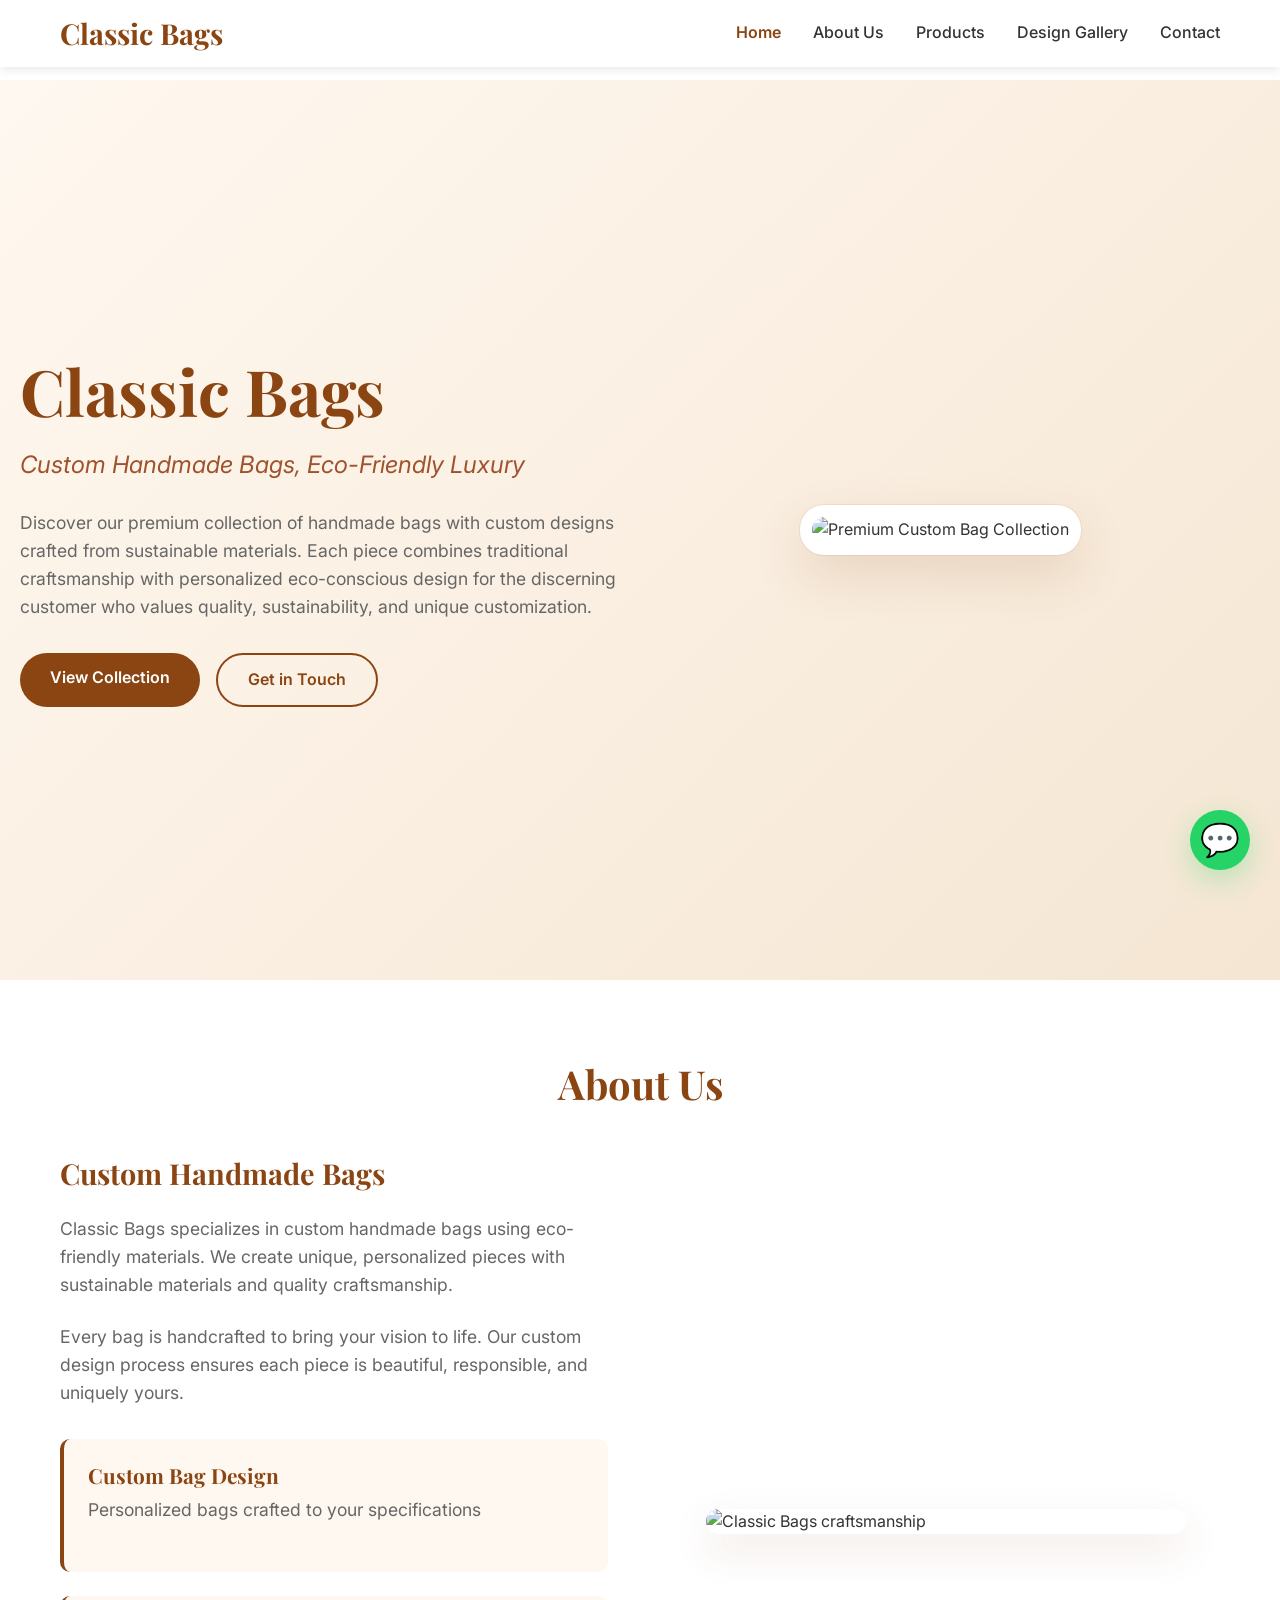
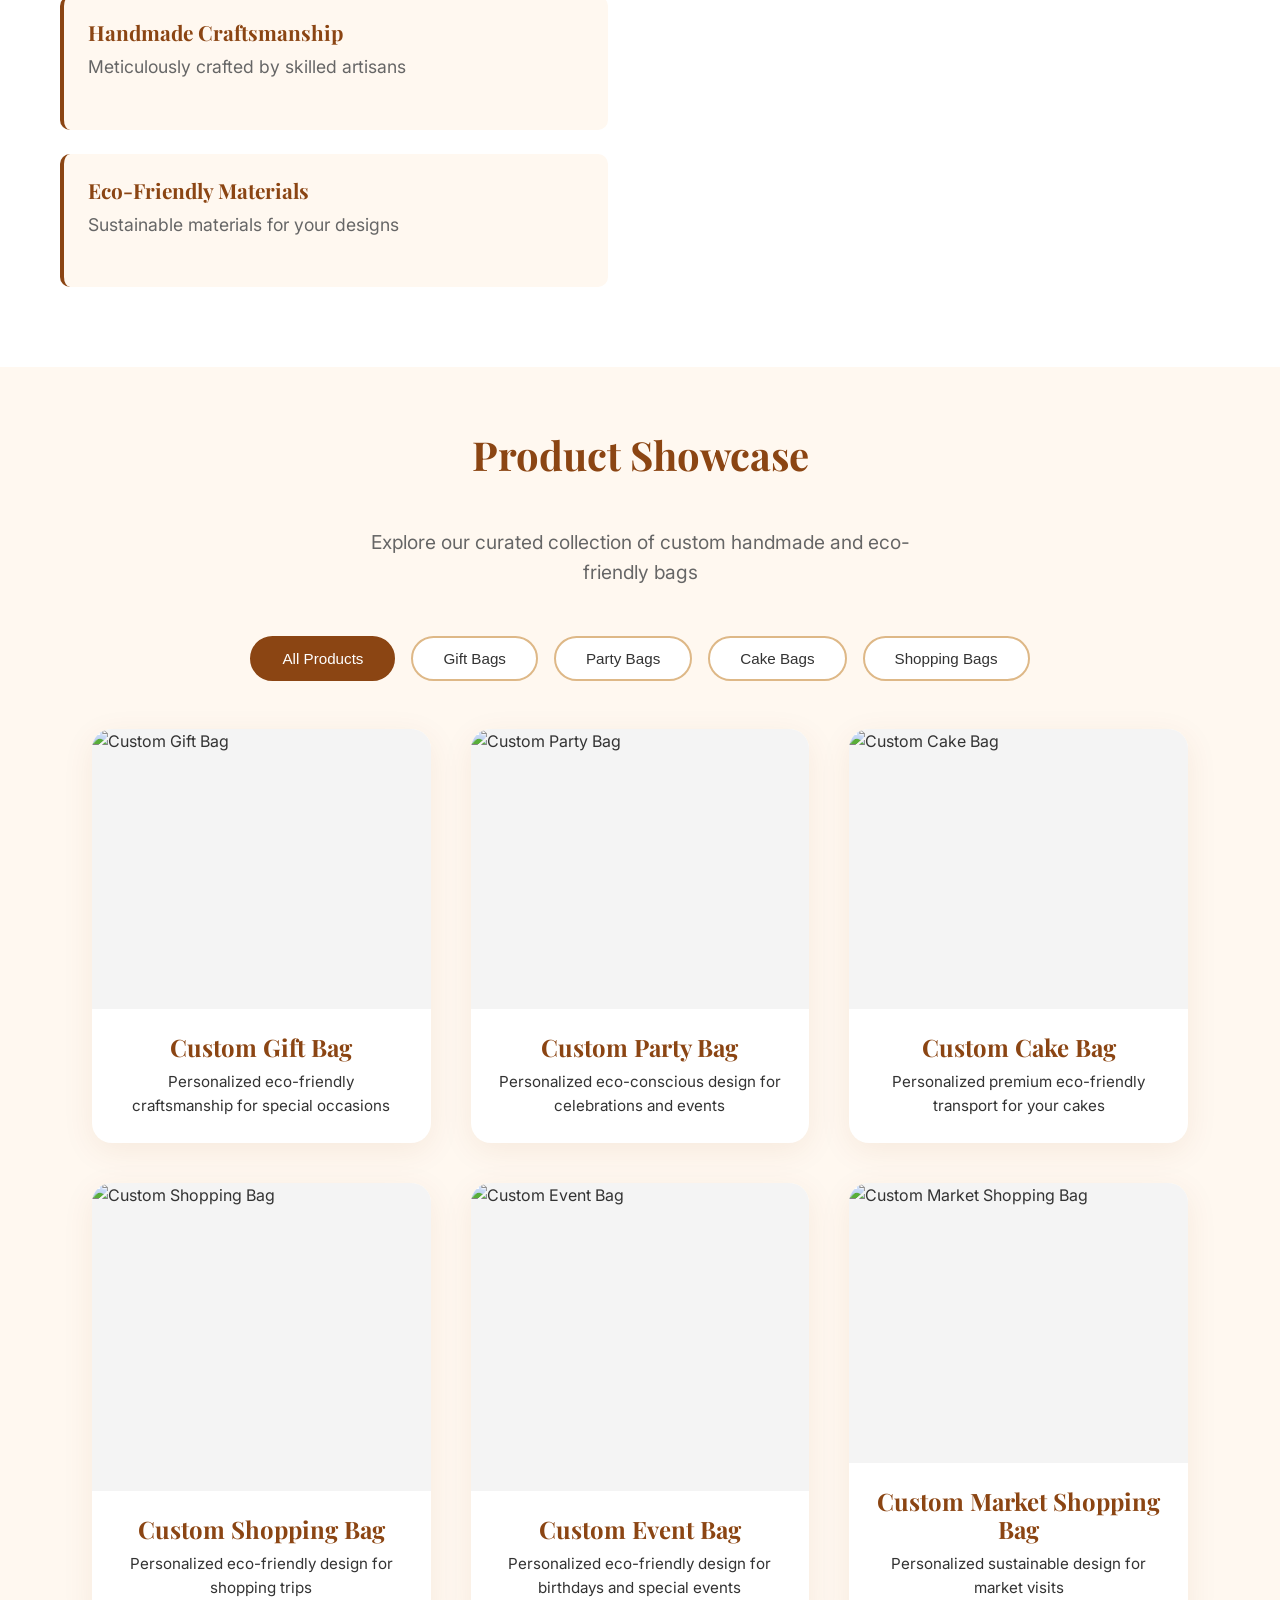
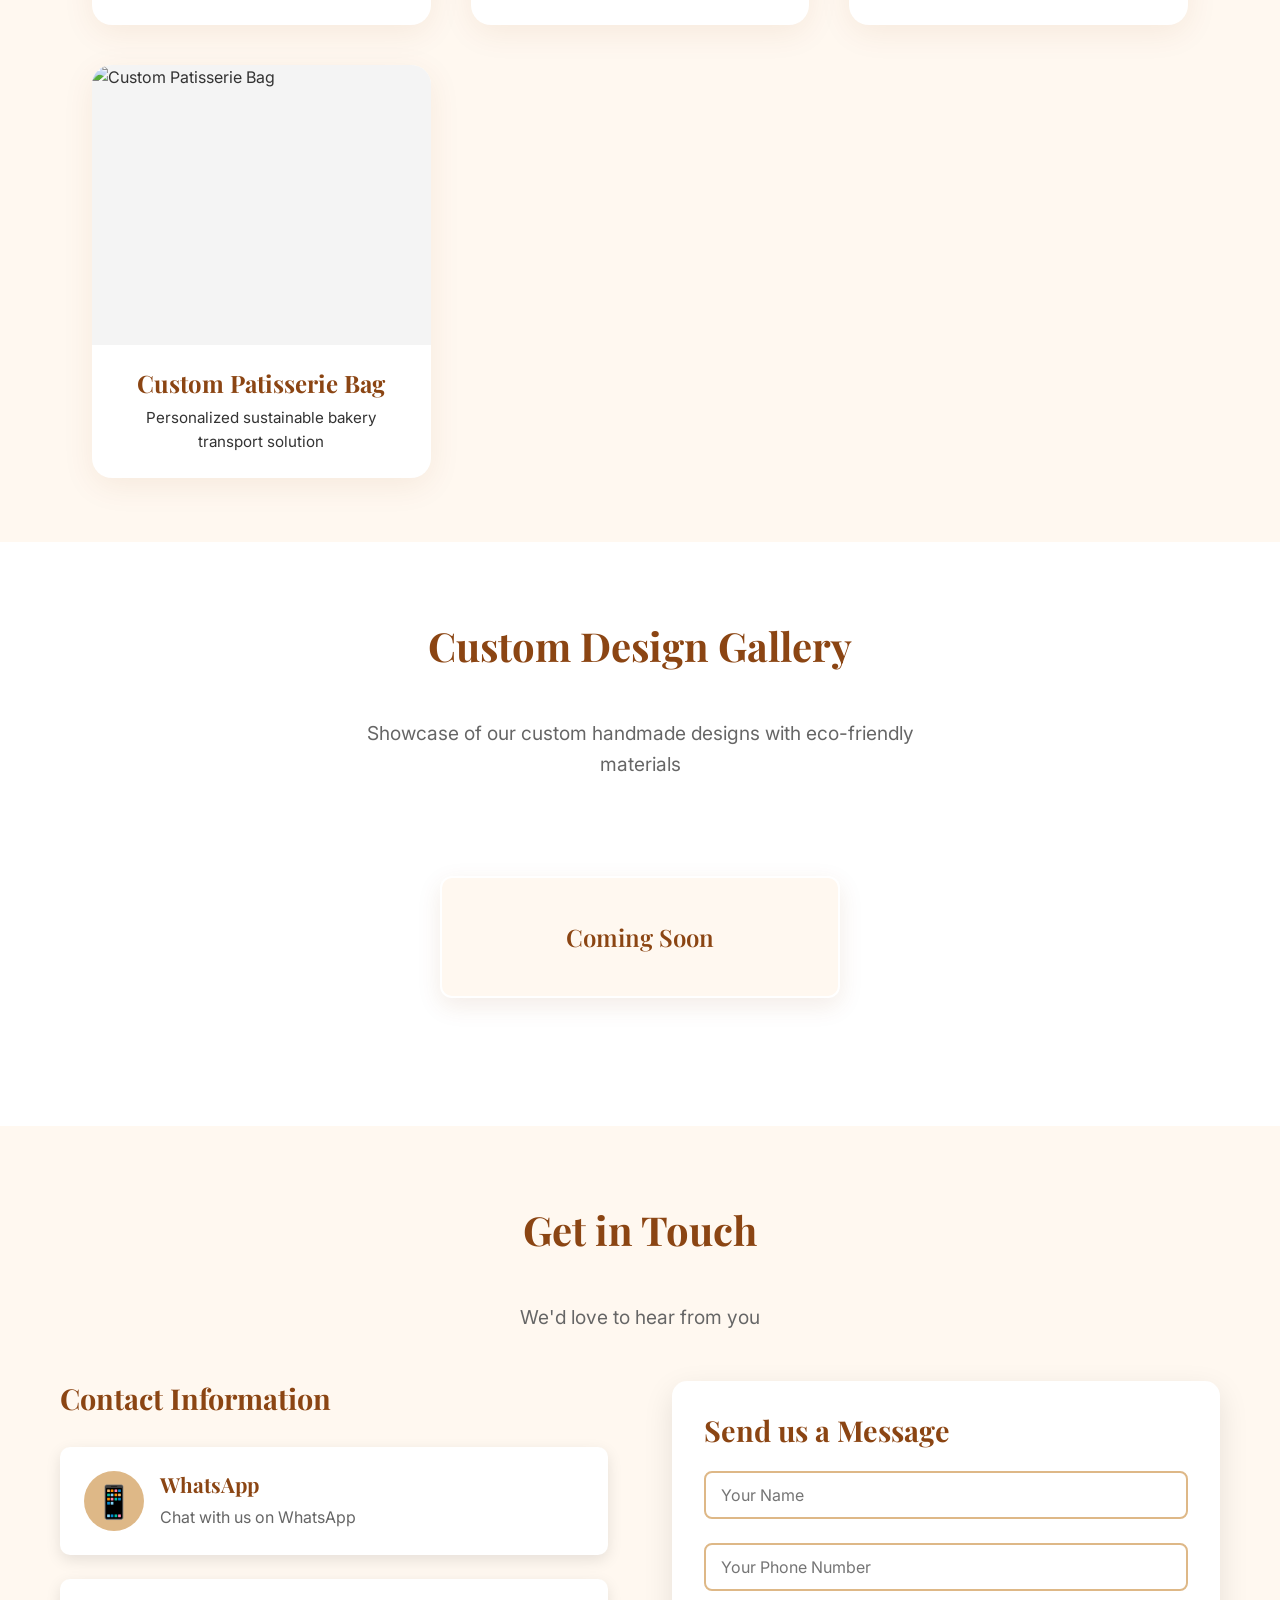
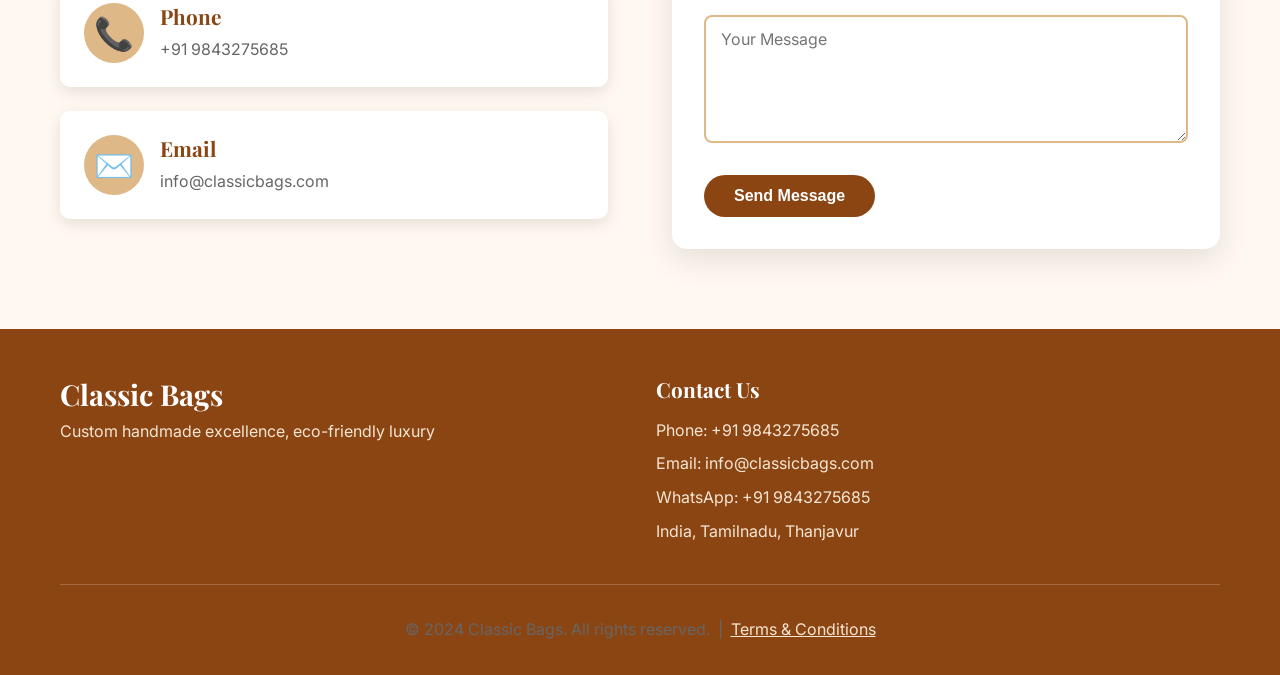
==== commit 1ccc699b: "Add files via upload" ====
--- a/index.html
+++ b/index.html
@@ -267,10 +267,11 @@
                     <p>Phone: +91 9843275685</p>
                     <p>Email: info@classicbags.com</p>
                     <p>WhatsApp: +91 9843275685</p>
+                    <p>India, Tamilnadu, Thanjavur</p>
                 </div>
             </div>
             <div class="footer-bottom">
-                <p>&copy; 2024 Classic Bags. All rights reserved.</p>
+                <p>&copy; 2024 Classic Bags. All rights reserved. &nbsp;|&nbsp; <a href="terms-and-conditions.html" class="footer-link">Terms & Conditions</a></p>
             </div>
         </div>
     </footer>
--- a/styles.css
+++ b/styles.css
@@ -673,6 +673,16 @@
     color: var(--beige);
 }
 
+.footer-bottom .footer-link {
+    color: var(--beige);
+    text-decoration: underline;
+    transition: color 0.3s ease;
+}
+
+.footer-bottom .footer-link:hover {
+    color: var(--white);
+}
+
 /* WhatsApp Floating Button */
 .whatsapp-float {
     position: fixed;
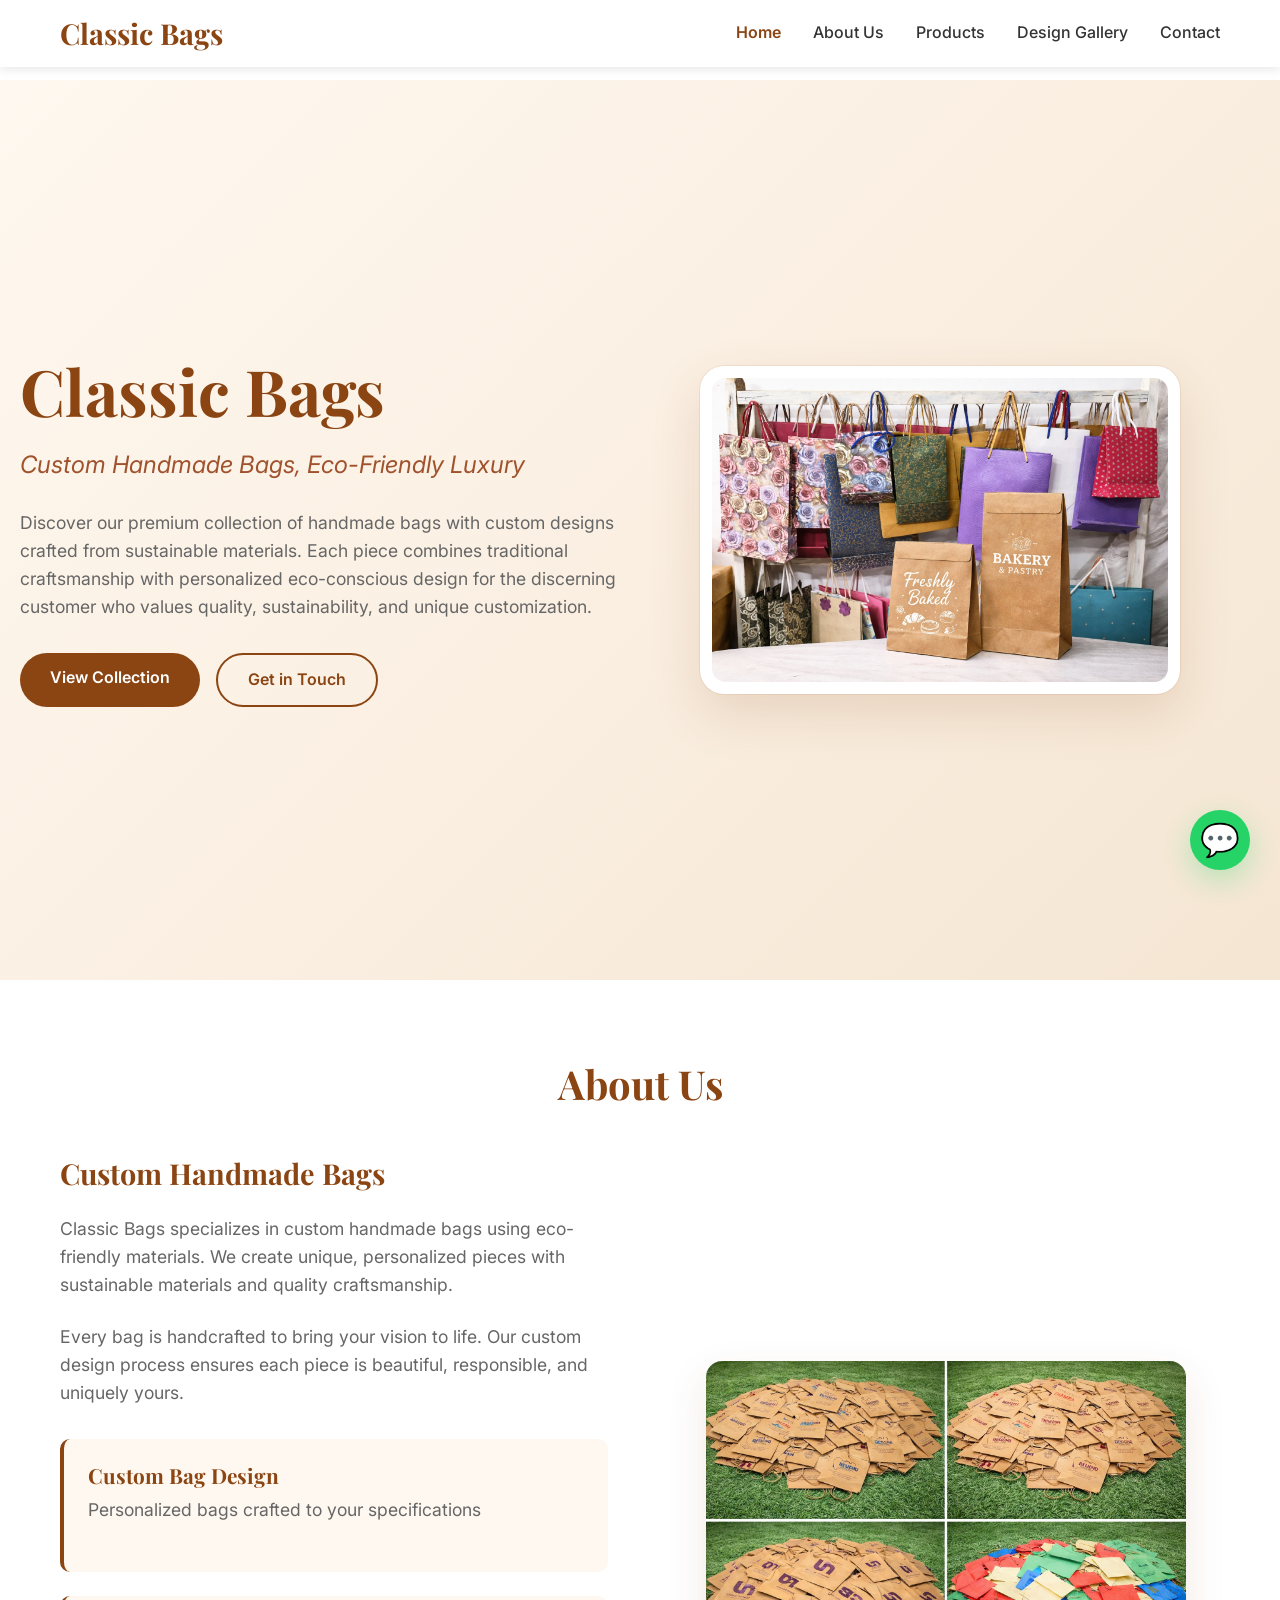
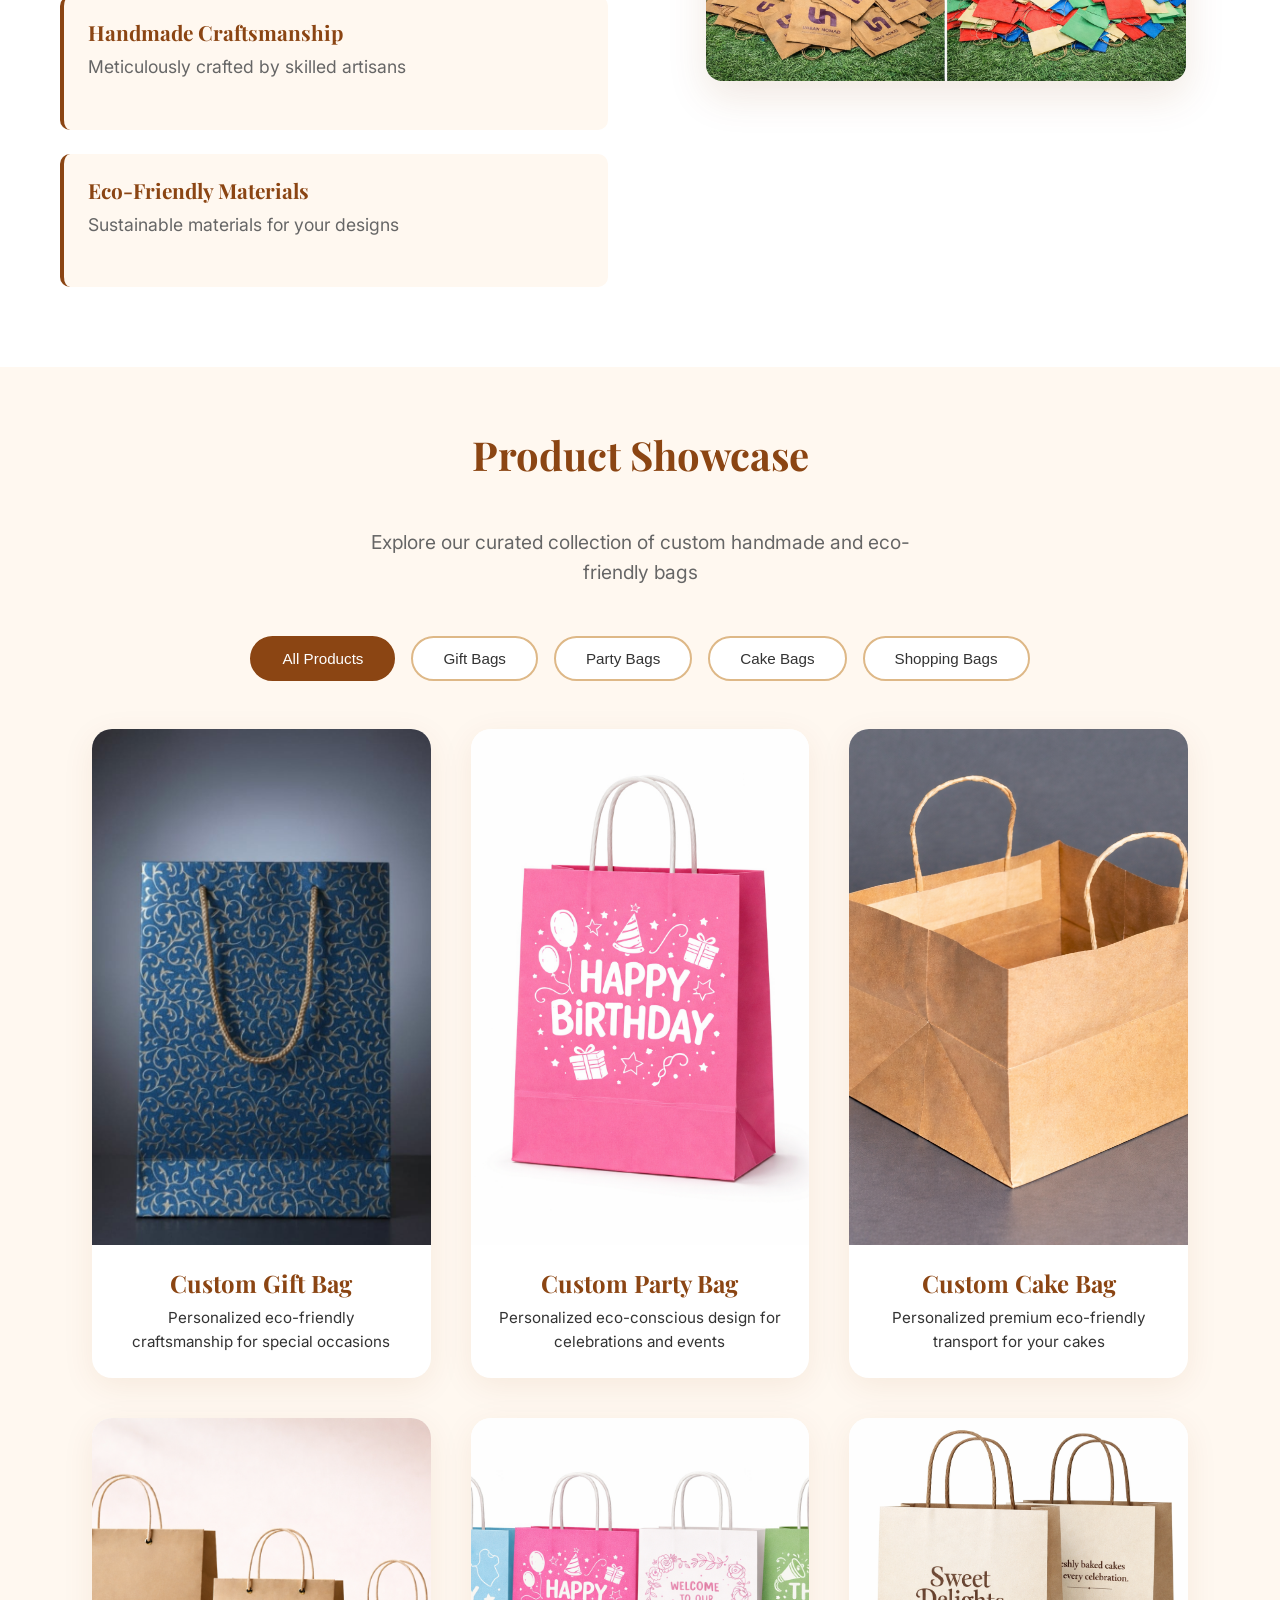
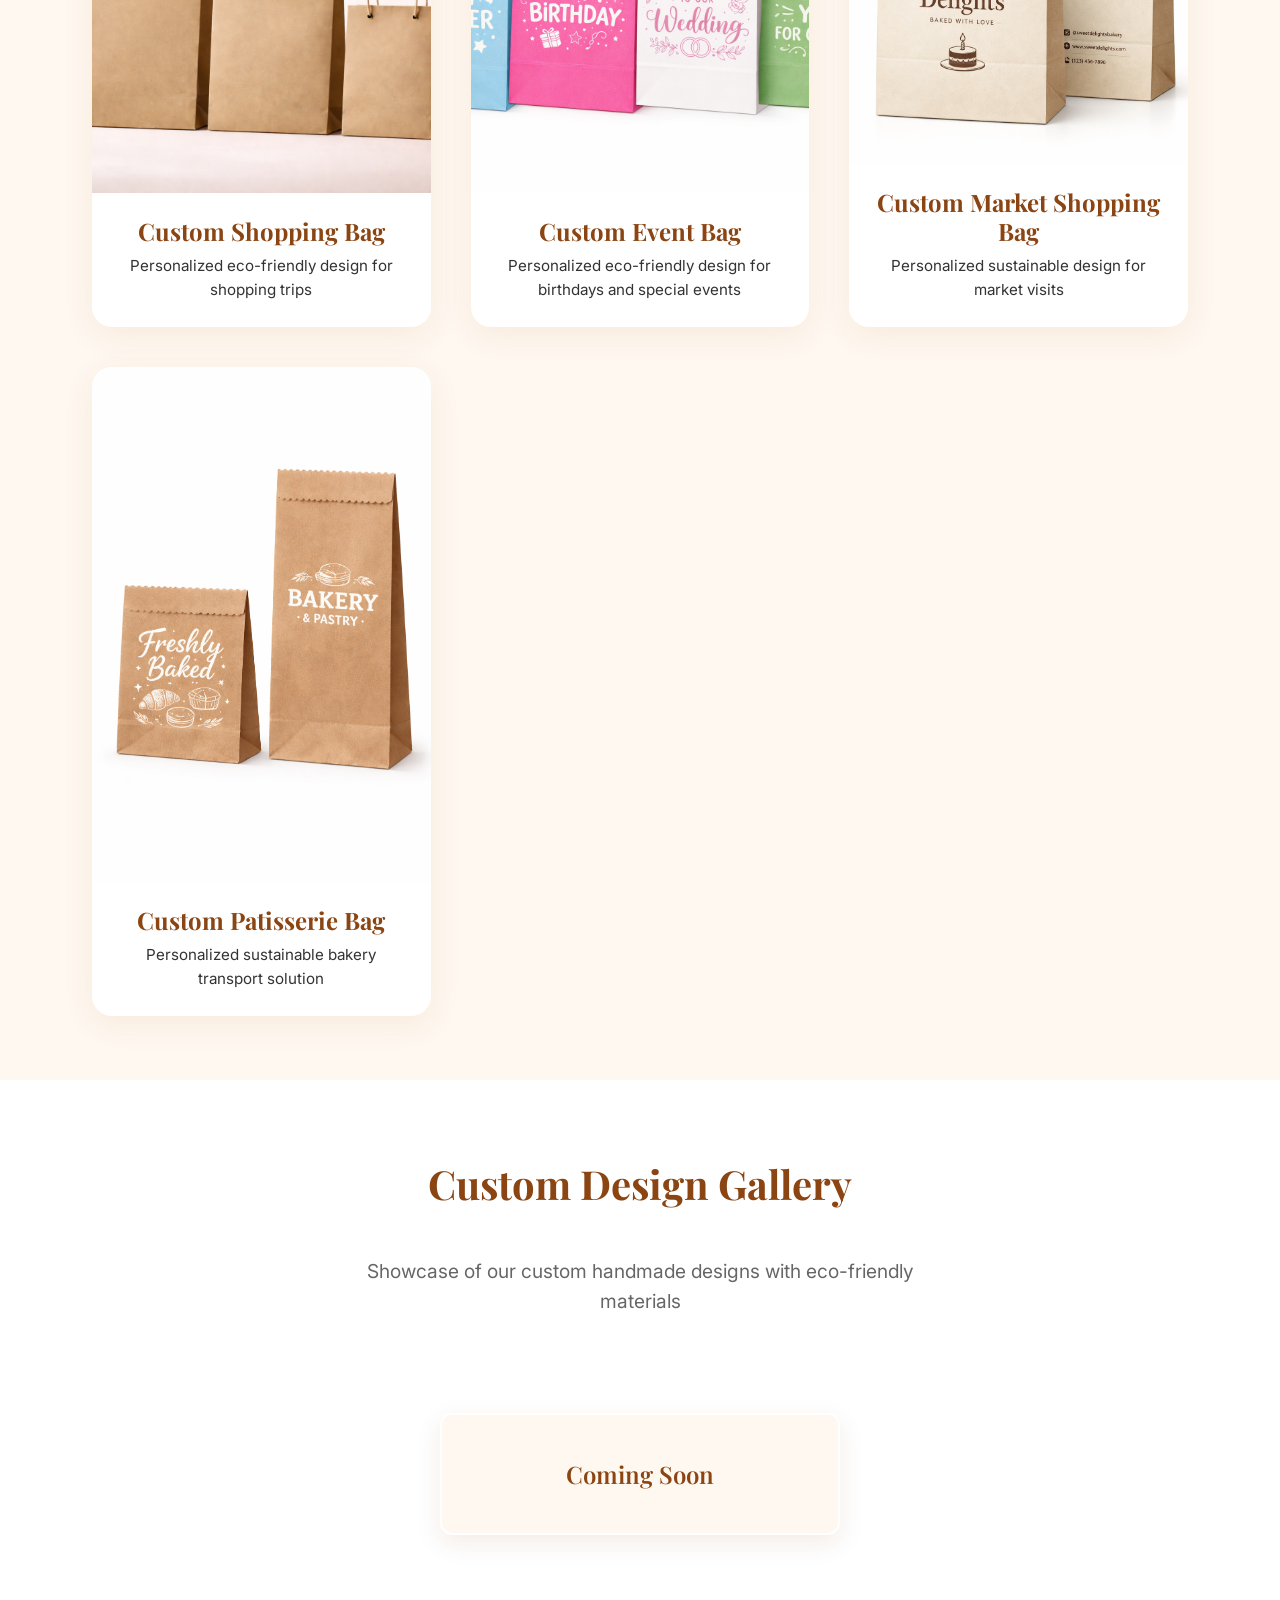
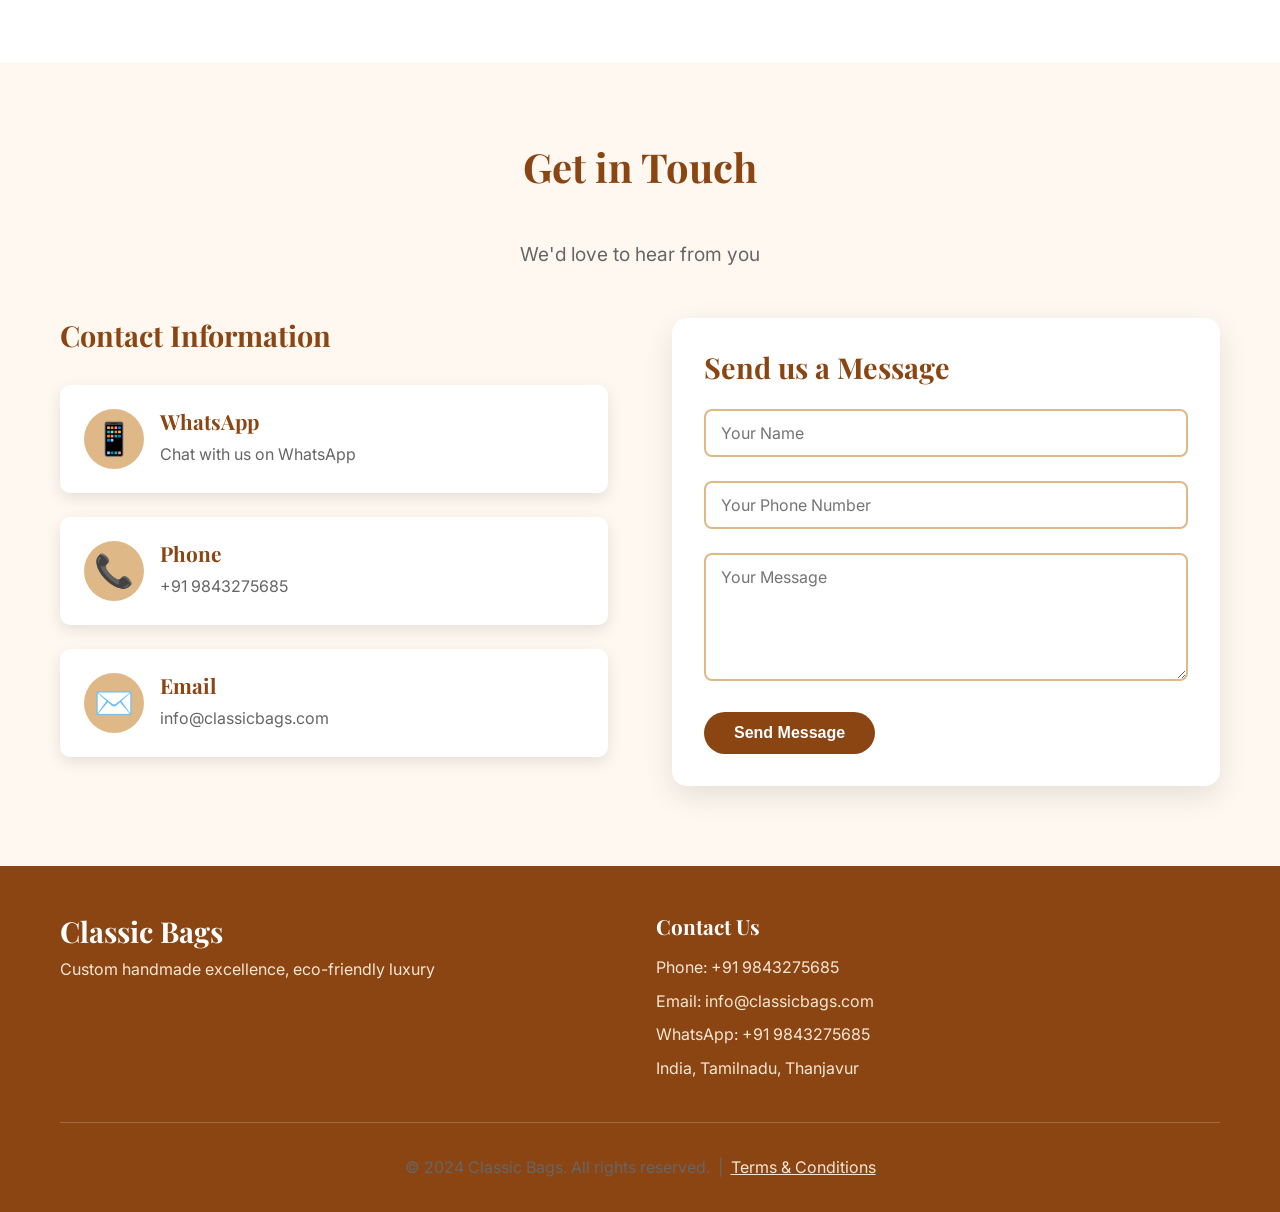
==== commit 3400b9f8: "Fix image filename typo: rename iamge9.png to image9.png Co-authored-by: Dhinakarsivakumar <22060907" ====
--- a/index.html
+++ b/index.html
@@ -140,7 +140,7 @@
                 
                 <div class="product-item" data-category="shopping">
                     <div class="product-image">
-                        <img src="images/iamge9.png" alt="Custom Shopping Bag" class="product-img">
+                        <img src="images/image9.png" alt="Custom Shopping Bag" class="product-img">
                     </div>
                     <div class="product-info">
                         <h3>Custom Shopping Bag</h3>
